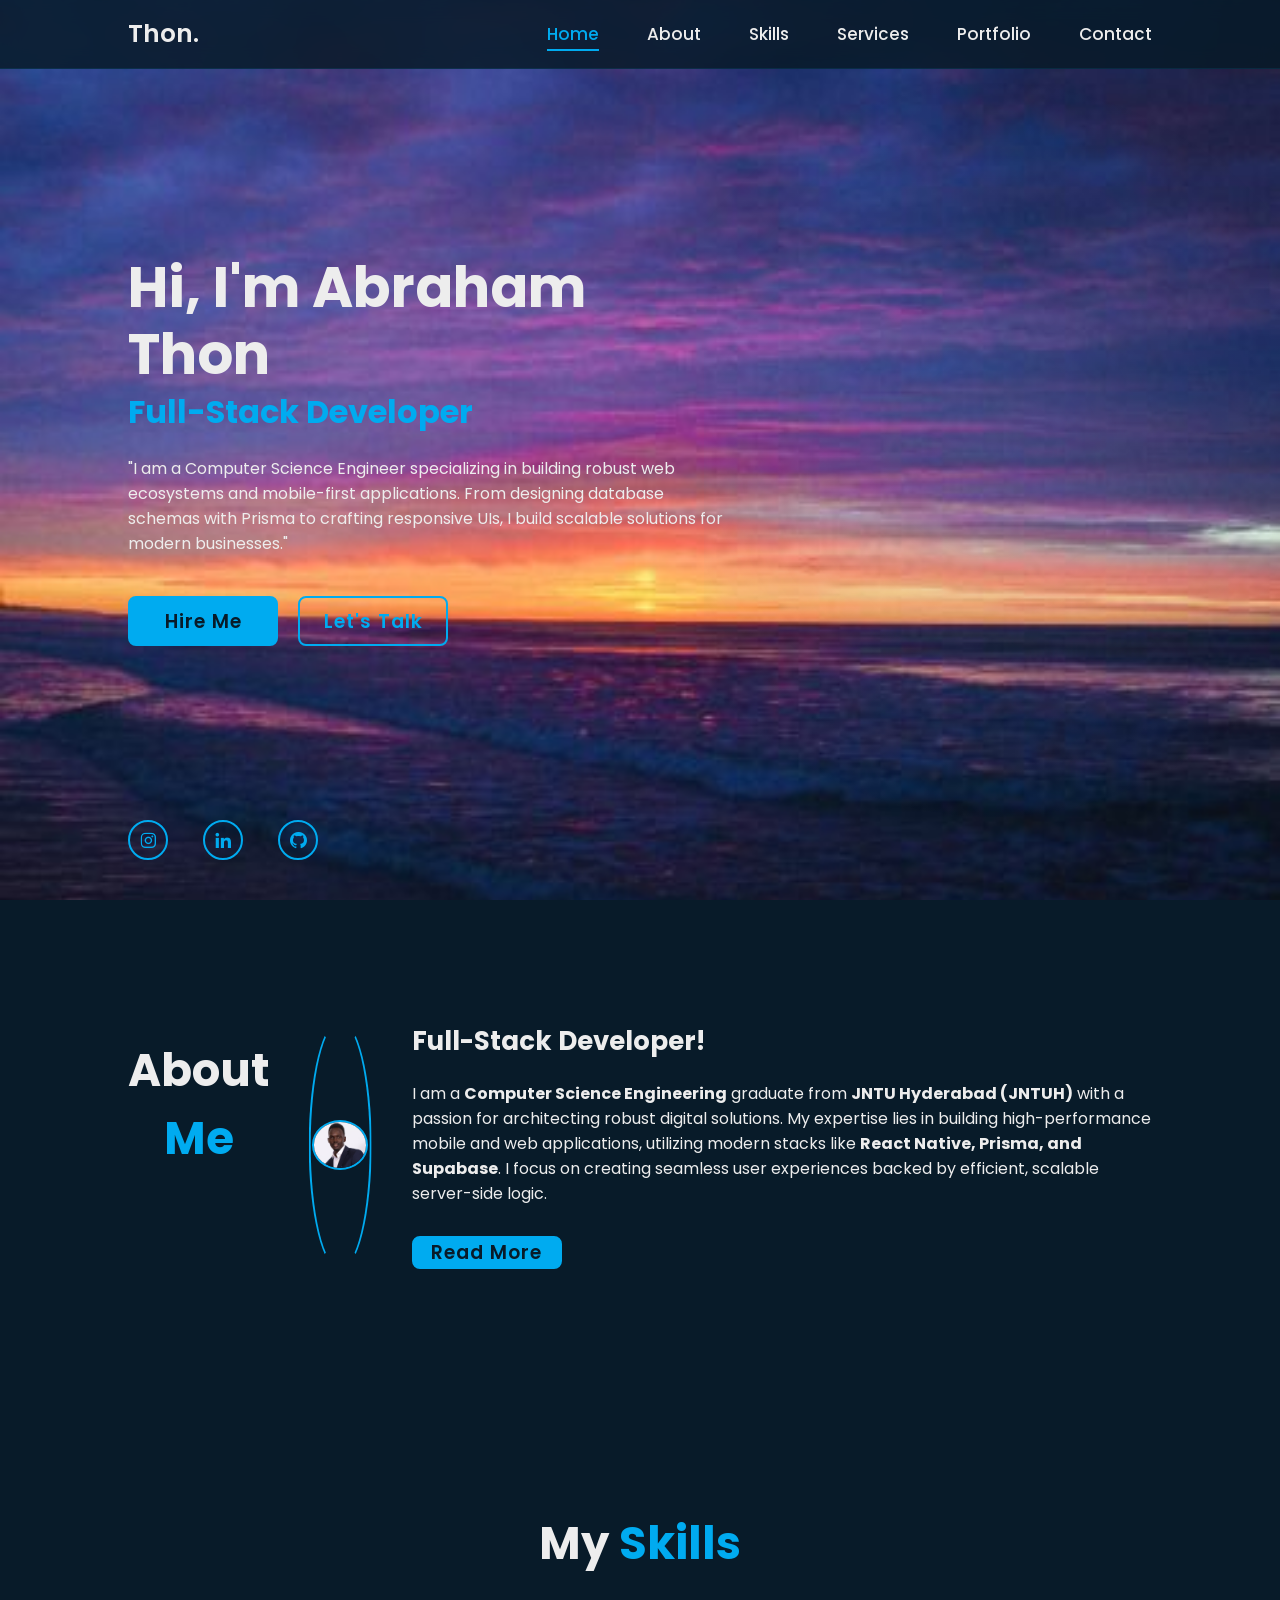
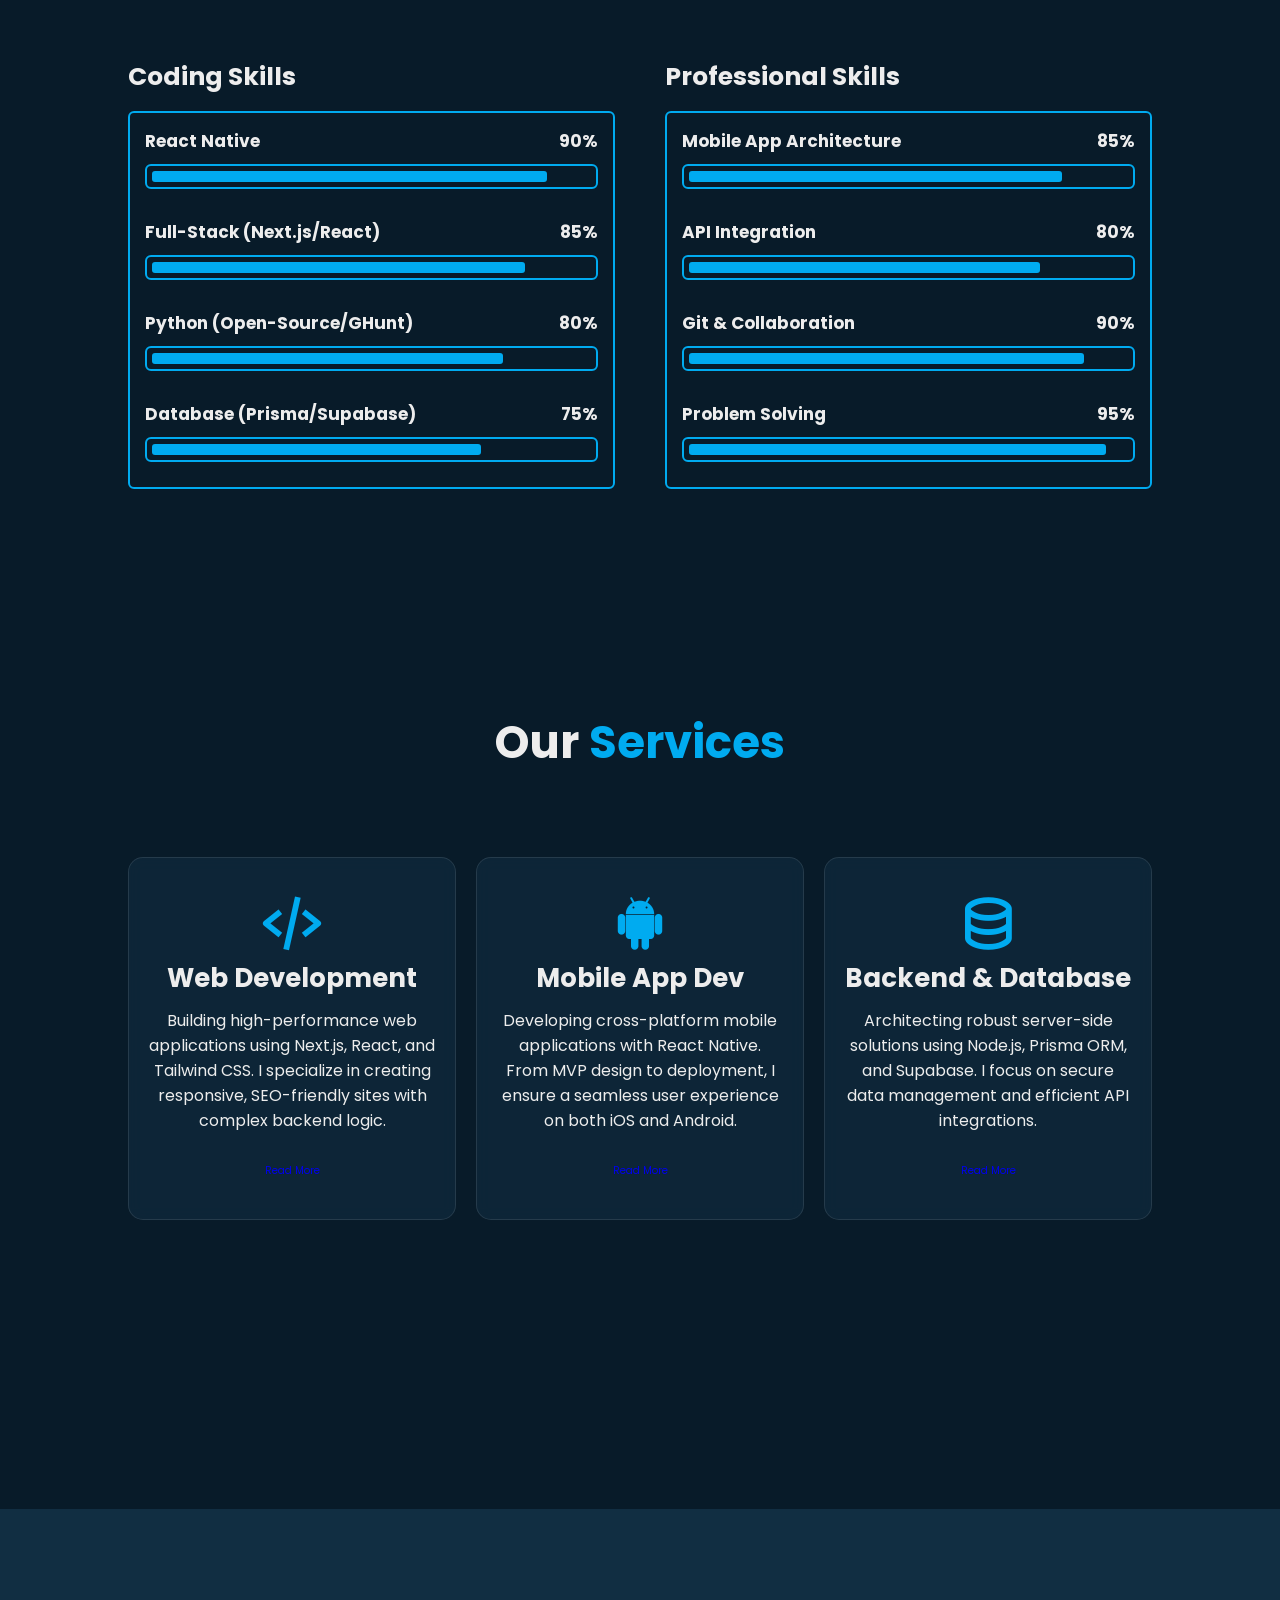
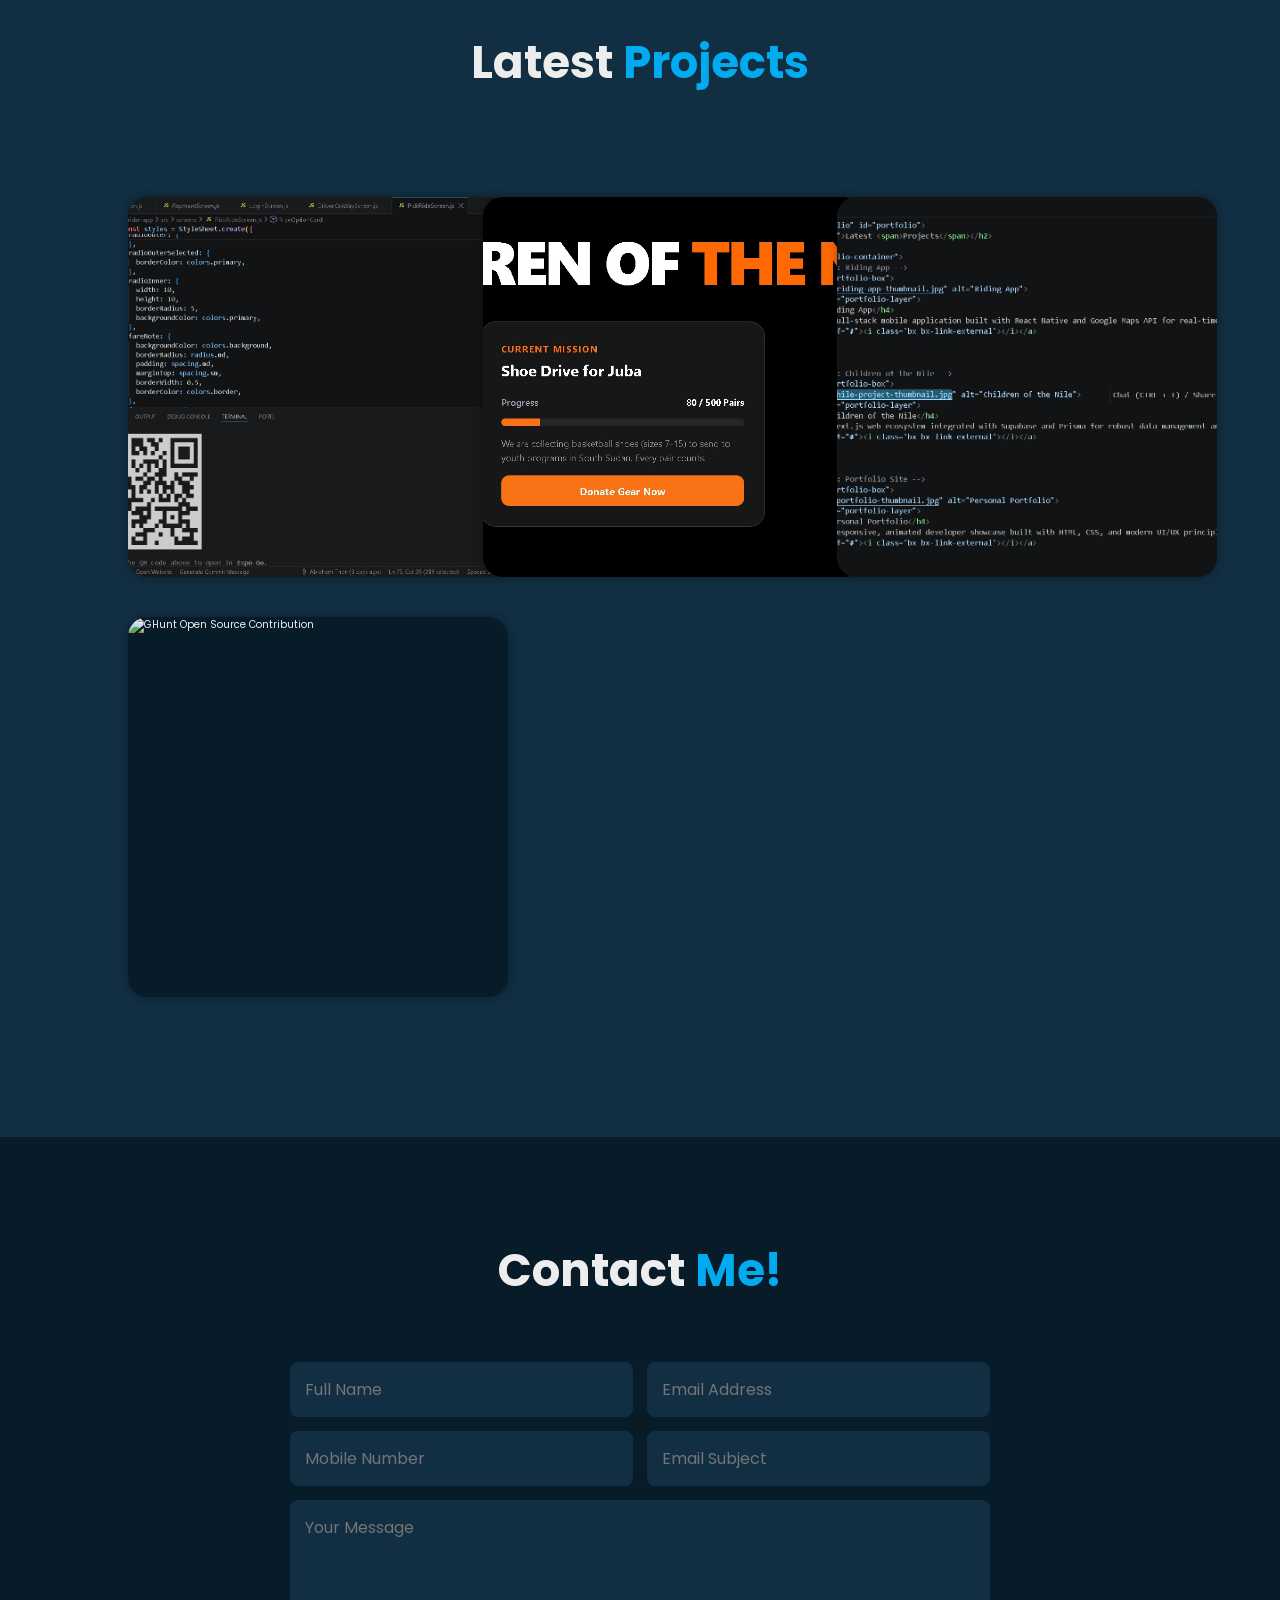
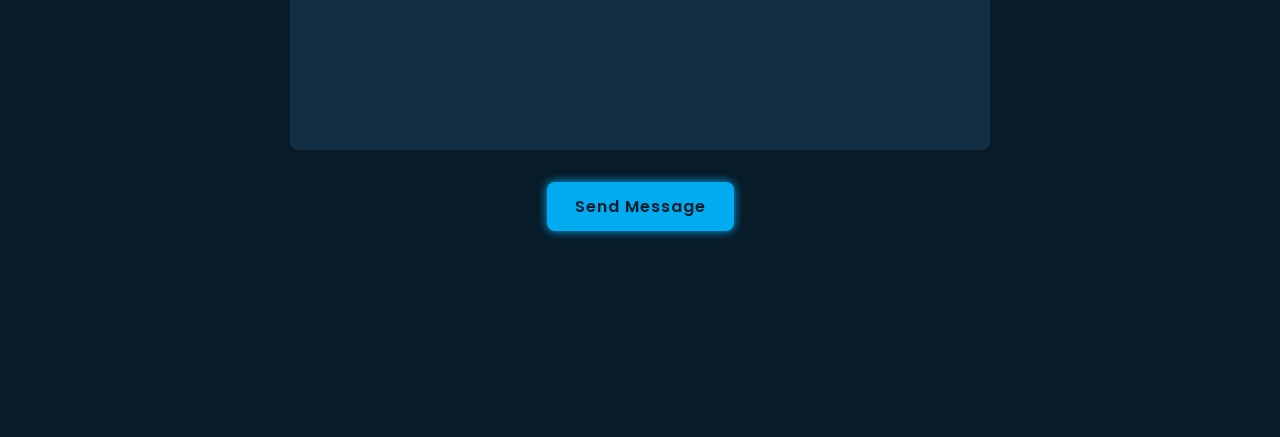
==== index.html @ f61090db "feat: complete scroll-spy tracker, custom scrollbar, and contact form setup; staging hire-me modal" ====
<!DOCTYPE html>
<html lang="en">
<head>
<meta charset="UTF-8">
<meta name="viewport" content="width=device-width, initial-scale=1.0">
<title>portfolio website</title>
<link rel="stylesheet" href="port.css">
<link href='https://unpkg.com/boxicons@2.1.4/css/boxicons.min.css' rel='stylesheet'>
</head>
<body>
<header class="header">
  <a href="#home" class="logo">Thon.</a>
  <i class='bx bx-menu' id="menu-icon"></i>
  <nav class="navbar">
    <a href="#home" class="active">Home</a>
    <a href="#about">About</a>
    <a href="#skills">Skills</a>
    <a href="#services">Services</a>
    <a href="#portfolio">Portfolio</a>
    <a href="#contact">Contact</a>
  </nav>
</header>

<section id="home" class="home">
  <div class="home-content">
    <h1>Hi, I'm Abraham Thon</h1>
    <h3>Full-Stack Developer</h3>
    <p>
      "I am a Computer Science Engineer specializing in building robust web ecosystems
      and mobile-first applications. From designing database schemas with Prisma to
      crafting responsive UIs, I build scalable solutions for modern businesses."
    </p>
    <div class="btn-box">
      <a href="#" class="hire-trigger-btn">Hire Me</a>
      <a href="#contact">Let's Talk</a>
    </div>
    <div class="home-sci">
      <a href="#"><i class='bx bxl-instagram'></i></a>
      <!-- <a href="#"><i class='bx bxl-twitter'></i></a> -->
      <a href="#"><i class='bx bxl-linkedin'></i></a>
      <a href="#"><i class='bx bxl-github'></i></a>
      <!-- <a href="#"><i class='bx bxl-facebook'></i></a> -->
    </div>
  </div>
  <span class="home-imgHover"></span>
</section>

<section id="about" class="about">
  <h2 class="heading">About <span>Me</span></h2>
  <div class="about-img">
    <img src="thon.jpg" alt="Abraham Thon">
    <span class="circle-spin"></span>
  </div>
  <div class="about-content">
    <h3>Full-Stack Developer!</h3>
    <p>
      I am a <strong>Computer Science Engineering</strong> graduate from <strong>JNTU
      Hyderabad (JNTUH)</strong> with a passion for architecting robust digital solutions.
      My expertise lies in building high-performance mobile and web applications,
      utilizing modern stacks like <strong>React Native, Prisma, and Supabase</strong>.
      I focus on creating seamless user experiences backed by efficient, scalable
      server-side logic.
    </p>
    <div class="btn-box btns">
      <a href="#" class="btn">Read More</a>
    </div>
  </div>
</section>

<section id="skills" class="skills">
  <h2 class="heading">My <span>Skills</span></h2>
  <div class="skills-row">
    <!-- Technical Skills -->
    <div class="skills-column">
      <h3 class="title">Coding Skills</h3>
      <div class="skills-box">
        <div class="skills-content">
          <div class="progress">
            <h3>React Native <span>90%</span></h3>
            <div class="bar"><span></span></div>
          </div>
          <div class="progress">
            <h3>Full-Stack (Next.js/React) <span>85%</span></h3>
            <div class="bar"><span></span></div>
          </div>
          <div class="progress">
            <h3>Python (Open-Source/GHunt) <span>80%</span></h3>
            <div class="bar"><span></span></div>
          </div>
          <div class="progress">
            <h3>Database (Prisma/Supabase) <span>75%</span></h3>
            <div class="bar"><span></span></div>
          </div>
        </div>
      </div>
    </div>
    <!-- Professional Skills -->
    <div class="skills-column">
      <h3 class="title">Professional Skills</h3>
      <div class="skills-box">
        <div class="skills-content">
          <div class="progress">
            <h3>Mobile App Architecture <span>85%</span></h3>
            <div class="bar"><span></span></div>
          </div>
          <div class="progress">
            <h3>API Integration <span>80%</span></h3>
            <div class="bar"><span></span></div>
          </div>
          <div class="progress">
            <h3>Git &amp; Collaboration <span>90%</span></h3>
            <div class="bar"><span></span></div>
          </div>
          <div class="progress">
            <h3>Problem Solving <span>95%</span></h3>
            <div class="bar"><span></span></div>
          </div>
        </div>
      </div>
    </div>
  </div>
</section>

<section id="services" class="services">
  <h2 class="heading">Our <span>Services</span></h2>
  <div class="services-container">
    <div class="services-box">
      <i class='bx bx-code-alt'></i>
      <h3>Web Development</h3>
      <p>Building high-performance web applications using Next.js, React, and Tailwind
        CSS. I specialize in creating responsive, SEO-friendly sites with complex backend logic.</p>
      <a href="#" class="btn">Read More</a>
    </div>
    <div class="services-box">
      <i class='bx bxl-android'></i>
      <h3>Mobile App Dev</h3>
      <p>Developing cross-platform mobile applications with React Native. From MVP
        design to deployment, I ensure a seamless user experience on both iOS and Android.</p>
      <a href="#" class="btn">Read More</a>
    </div>
    <div class="services-box">
      <i class='bx bx-data'></i>
      <h3>Backend & Database</h3>
      <p>Architecting robust server-side solutions using Node.js, Prisma ORM, and
        Supabase. I focus on secure data management and efficient API integrations.</p>
      <a href="#" class="btn">Read More</a>
    </div>
  </div>
</section>

<section id="portfolio" class="portfolio">
  <h2 class="heading">Latest <span>Projects</span></h2>
  <div class="portfolio-container">
    <!-- Project 1: Riding App -->
    <div class="portfolio-box">
      <img src="riding-app-thumbnail.jpg" alt="Riding App">
      <div class="portfolio-layer">
        <h4>Riding App</h4>
        <p>A full-stack mobile application built with React Native and Google Maps API
          for real-time ride tracking.</p>
        <a href="#"><i class='bx bx-link-external'></i></a>
      </div>
    </div>
    <!-- Project 2: Children of the Nile -->
    <div class="portfolio-box">
      <img src="nile-project-thumbnail.jpg" alt="Children of the Nile">
      <div class="portfolio-layer">
        <h4>Children of the Nile</h4>
        <p>A Next.js web ecosystem integrated with Supabase and Prisma for robust
          data management and donor tracking.</p>
        <a href="#"><i class='bx bx-link-external'></i></a>
      </div>
    </div>
    <!-- Project 3: Portfolio Site -->
    <div class="portfolio-box">
      <img src="portfolio-thumbnail.jpg" alt="Personal Portfolio">
      <div class="portfolio-layer">
        <h4>Personal Portfolio</h4>
        <p>A responsive, animated developer showcase built with HTML, CSS, and
          modern UI/UX principles.</p>
        <a href="#"><i class='bx bx-link-external'></i></a>
      </div>
    </div>
    <!-- Project 4: GHunt -->
    <div class="portfolio-box">
      <img src="ghunt-contribution.jpg" alt="GHunt Open Source Contribution">
      <div class="portfolio-layer">
        <h4>GHunt (Open Source)</h4>
        <p>Fixed critical NameErrors in the JSON output module for this 15k+ star OSINT
          tool using Python.</p>
        <a href="https://github.com/mxrch/GHunt/pulls?q=is%3Apr+author%3Athon122" target="_blank">
          <i class='bx bx-link-external'></i>
        </a>
      </div>
    </div>
  </div>
</section>

<section id="contact" class="contact">
  <h2 class="heading">Contact <span>Me!</span></h2>
  <div data-fs-success style="display: none; background: #112e42; color: #00abf0; border:
    1px solid #00abf0; padding: 1.5rem; border-radius: .8rem; font-size: 1.6rem; margin-bottom:
    2rem; text-align: center; font-weight: 600;">
    Message sent successfully! Thanks for reaching out.
  </div>
  <div data-fs-error style="display: none; background: rgba(255, 0, 0, 0.1); color: #ff4a4a;
    border: 1px solid #ff4a4a; padding: 1.5rem; border-radius: .8rem; font-size: 1.6rem; margin-bottom: 2rem; text-align: center;">
    Oops! There was a problem submitting your form.
  </div>
  <form id="contact-form">
    <div class="input-box">
      <div style="width: 49%;">
        <input type="text" name="name" placeholder="Full Name" data-fs-field required>
        <span data-fs-error="name" style="color: #ff4a4a; font-size: 1.2rem; display: block; text-align: left;"></span>
      </div>
      <div style="width: 49%;">
        <input type="email" name="email" placeholder="Email Address" data-fs-field required>
        <span data-fs-error="email" style="color: #ff4a4a; font-size: 1.2rem; display: block; text-align: left;"></span>
      </div>
    </div>
    <div class="input-box">
      <div style="width: 49%;">
        <input type="number" name="number" placeholder="Mobile Number" data-fs-field>
        <span data-fs-error="number" style="color: #ff4a4a; font-size: 1.2rem; display: block; text-align: left;"></span>
      </div>
      <div style="width: 49%;">
        <input type="text" name="subject" placeholder="Email Subject" data-fs-field>
        <span data-fs-error="subject" style="color: #ff4a4a; font-size: 1.2rem; display: block; text-align: left;"></span>
      </div>
    </div>
    <textarea name="message" cols="30" rows="10" placeholder="Your Message" data-fs-field required></textarea>
    <span data-fs-error="message" style="color: #ff4a4a; font-size: 1.2rem; display: block; text-align: left; margin-top: -1rem; margin-bottom: 1rem;"></span>
    <button type="submit" class="btn" data-fs-submit-btn>Send Message</button>
  </form>
</section>

<script>
  window.formspree = window.formspree || function () { (formspree.q = formspree.q || []).push(arguments); };
  formspree('initForm', { formElement: '#contact-form', formId: 'mzdqggkl' });
</script>
<script src="https://unpkg.com/@formspree/ajax@1" defer></script>
<script src="script.js"></script>

<div id="hire-modal" class="modal-overlay">
  <div class="modal-content">
    <span class="modal-close">&times;</span>
    <h2 class="heading">Hire <span>Me!</span></h2>
    <p class="modal-subtext">Let's build something amazing together. Fill out the scope details below.</p>
    <form action="https://formspree.io/f/mzdqggkl" method="POST">
      <div class="input-box-modal">
        <input type="text" name="client_name" placeholder="Your Name or Company" required>
        <input type="email" name="client_email" placeholder="Your Email Address" required>
      </div>
      <div class="input-box-modal">
        <input type="text" name="project_budget" placeholder="Estimated Budget">
        <input type="text" name="project_timeline" placeholder="Expected Timeline">
      </div>
      <textarea name="project_details" cols="30" rows="6" placeholder="Briefly describe your project goals..." required></textarea>
      <button type="submit" class="btn">Submit Brief</button>
    </form>
  </div>
</div>
</body>
</html>
---- port.css ----
@import url('https://fonts.googleapis.com/css2?family=Poppins:ital,wght@0,100;0,200;0,300;0,400;0,500;0,600;0,700;0,800;0,900;1,100;1,200;1,300;1,400;1,500;1,600;1,700;1,800;1,900&display=swap');
/* --- UNIVERSAL CUSTOM SCROLLBAR --- */

/* 1. For Chrome 121+, Firefox, and Edge (Standard) */
* {
    scrollbar-width: thin;
    scrollbar-color: #00abf0 #081b29; /* [Thumb Color] [Track Color] */
}

/* 2. For Chrome (Older), Safari, and Opera (Webkit Fallback) */
::-webkit-scrollbar {
    width: 10px;
}

::-webkit-scrollbar-track {
    background: #081b29;
}

::-webkit-scrollbar-thumb {
    background: #00abf0;
    border-radius: 5px;
    border: 2px solid #081b29; /* Padding effect around the thumb */
}

::-webkit-scrollbar-thumb:hover {
    background: #0081b5;
}

html {
    font-size: 62.5%;
    overflow-x: hidden;
    scroll-behavior: smooth;
}

* {
    margin: 0;
    padding: 0;
    box-sizing: border-box;
    font-family: 'poppins', 'sans-serif';
    outline: none;
    border: none;
    text-decoration: none;
}

html,
body {
    width: 100%;
    margin: 0;
    padding: 0;
    overflow-x: hidden;
    /* This kills the horizontal scroll */
    box-sizing: border-box;
}

body {
    background: #081b29;
    color: #ededed;
}

.header {
    position: fixed;
    top: 0;
    left: 0;
    width: 100%;
    padding: 1.5rem 10%;
    background: rgba(8, 27, 41, 0.85);
    display: flex;
    justify-content: space-between;
    align-items: center;
    z-index: 1000;
    backdrop-filter: blur(10px);
    border-bottom: 1px solid rgba(0, 171, 240, 0.1);
}

.logo {
    position: relative;
    font-size: 25px;
    color: #ededed;
    text-decoration: none;
    font-weight: 600;

}

.logo::before {
    content: '';
    position: absolute;
    top: 0;
    right: 0;
    width: 100%;
    height: 100%;
    background: #081b29;
    animation: showRight 1s ease forwards;
    animation-delay: .4s;

}

.navbar a {
    font-size: 1.7rem;
    color: #ededed;
    text-decoration: none;
    font-weight: 500;
    margin-left: 4.5rem;
    transition: .3s;
    position: relative;
    transition: color 0.3s ease;
}

.navbar a:hover,
.navbar a.active {
    color: #00abf0;
}

.home {
    background: url('nature_.jpg') no-repeat center center fixed;
    background-size: cover;
    display: flex;
    align-items: center;
    height: 100vh;
    padding: 0 10%;

}

.home-content {
    max-width: 600px;
}

.home-content h1 {
    font-size: 56px;
    font-weight: 700;
    line-height: 1.2;
}

.home-content h3 {
    font-size: 32px;
    font-weight: 700;
    color: #00abf0;
}

.home-content p {
    font-size: 16px;
    margin: 20px 0 40px;
}

.home-content .btn-box {
    display: flex;
    gap: 20px;
    max-width: 100%;
    height: 50px;
}

@media (max-width: 450px) {
    .home-content .btn-box {
        flex-direction: column;
        /* Stack buttons on very small screens */
        height: auto;
    }

    .btn-box a {
        width: 100%;
        /* Full width buttons on mobile */
    }
}

.btn-box a {
    position: relative;
    justify-content: center;
    align-items: center;
    display: inline-flex;
    width: 150px;
    height: 100%;
    background: #00abf0;
    border: 2px solid #00abf0;
    border-radius: 8px;
    font-size: 19px;
    color: #081b29;
    text-decoration: none;
    font-weight: 600;
    letter-spacing: 1px;
    z-index: 1;
    overflow: hidden;
    transition: .5s;
}

.btn-box a:hover {
    color: #00abf0;
}

.btn-box a:nth-child(2) {
    background: transparent;
    color: #00abf0;
}

.btn-box a:nth-child(2):hover {
    color: #081b29;
}

.btn-box a:nth-child(2)::before {
    background: #00abf0;
}

.btn-box a::before {
    content: '';
    position: absolute;
    top: 0;
    left: 0;
    width: 0;
    height: 100%;
    background: #081b29;
    z-index: -1;
    transition: .5s;

}

.btn-box a:hover::before {
    width: 100%;
}

.home-sci {
    position: absolute;
    bottom: 40px;
    width: 190px;
    display: flex;
    justify-content: space-between;
}

.home-sci a {
    position: relative;
    display: inline-flex;
    justify-content: center;
    align-items: center;
    width: 40px;
    height: 40px;
    background: transparent;
    border: 2px solid #00abf0;
    border-radius: 50px;
    font-size: 20px;
    color: #00abf0;
    text-decoration: none;
    z-index: 1;
    overflow: hidden;
    transition: .5s;
}

.home-sci a:hover {
    color: #081b29;
}

.home-sci a::before {
    content: '';
    position: absolute;
    top: 0;
    left: 0;
    width: 0%;
    height: 100%;
    background: #00abf0;
    z-index: -1;
    transition: .5s;
}

.home-sci a:hover::before {
    width: 100%;
}

.home-imgHover {
    position: absolute;
    top: 0;
    right: 0;
    width: 45%;
    /* Slightly smaller for better balance */
    height: 100%;
    background: transparent;
    transition: 3s;
    /* Optional: Add a subtle glow or background image here */
    background: radial-gradient(circle at center, rgba(0, 171, 240, 0.1) 0%, transparent 70%);
    pointer-events: none;
    /* Allows you to click things 'under' the glow */
}

/* Create a glowing border effect on hover */
.home:hover .home-imgHover {
    background: radial-gradient(circle at center, rgba(0, 171, 240, 0.2) 0%, transparent 80%);
}

/* KEYFRAMES ANIMATION */
@keyframes showRight {
    100% {
        width: 0;
    }
}

.home-content h1,
.home-content h3,
.home-content p,
.home-content .btn-box {
    opacity: 0;
    animation: fadeInUp 0.8s ease forwards;
}

@keyframes slideRight {
    0% {
        transform: translateX(-100px);
        opacity: 0;
    }

    100% {
        transform: translateX(0);
        opacity: 1;
    }
}

.home-content h1 {
    animation: slideRight 1s ease forwards;
}

.home-content h1 {
    animation-delay: 0.5s;
}

.home-content h3 {
    animation-delay: 0.7s;
}

.home-content p {
    animation-delay: 0.9s;
}

.home-content .btn-box {
    animation-delay: 1.1s;
}

@keyframes fadeInUp {
    from {
        opacity: 0;
        transform: translateY(20px);
    }

    to {
        opacity: 1;
        transform: translateY(0);
    }
}

.services {
    min-height: 100vh;
    padding: 10rem 10% 2rem;
    background: #081b29;
    /* Keeping your dark theme */
}

.heading {
    font-size: 4.5rem;
    text-align: center;
    margin-bottom: 8rem;
}

.heading span {
    color: #00abf0;
    /* Using your accent color[cite: 3] */
}

.services-container {
    display: flex;
    justify-content: center;
    align-items: center;
    flex-wrap: wrap;
    gap: 2rem;
}

.services-box {
    flex: 1 1 30rem;
    background: rgba(17, 46, 66, 0.6);
    /* Slightly transparent */
    padding: 3rem 2rem 4rem;
    border-radius: 15px;
    text-align: center;
    border: 1px solid rgba(255, 255, 255, 0.1);
    /* Subtle border */
    transition: 0.3s ease;
    backdrop-filter: blur(8px);
    /* The "frosted glass" look */
}

.services-box:hover {
    border-color: #00abf0;
    transform: translateY(-5px);
    box-shadow: 0 10px 20px rgba(0, 0, 0, 0.3);
}

.services-box i {
    font-size: 7rem;
    color: #00abf0;
}

.services-box h3 {
    font-size: 2.6rem;
}

.services-box p {
    font-size: 1.6rem;
    margin: 1rem 0 3rem;
}

.portfolio {
    background: #112e42; 
    padding: 12rem 10% 12rem;
}

.portfolio h2.heading {
    margin-bottom: 8rem; /* Creates more space between the title and the cards */
}

.portfolio-container {
    display: grid;
    grid-template-columns: repeat(auto-fit, minmax(300px, 1fr));
    align-items: stretch;
    gap: 4rem;
    padding-top: 2rem;
    padding-bottom: 2rem;
}

.portfolio-box {
    position: relative;
    aspect-ratio: 1 / 1;
    border-radius: 2rem;
    box-shadow: 0 1rem 3rem rgba(0, 0, 0, 0.2);
    overflow: hidden;
    display: flex;
    height: 380px;
    background: #081b29;
    box-shadow: 0 0 1rem rgba(0, 0, 0, 0.3);
    /* border: 2px solid rgba(0, 171, 240, 0.1); */
}

.portfolio-box img {
    width: 100%;
    transition: .5s ease;
    height: 100%;
    object-fit: cover;
}

.portfolio-box:hover img {
    transform: translateY(-5px);
    border-color: #00abf0;
    box-shadow: 0 10px 20px rgba(0, 0, 0, 0.3);
}

.portfolio-layer {
    position: absolute;
    bottom: 0;
    left: 0;
    width: 100%;
    height: 100%;
    background: linear-gradient(rgba(0, 0, 0, .1), #00abf0);
    display: flex;
    justify-content: center;
    align-items: center;
    flex-direction: column;
    text-align: center;
    padding: 0 4rem;
    transform: translateY(100%);
    transition: .5s ease;
}

.portfolio-box:hover .portfolio-layer {
    transform: translateY(0);
}

.portfolio-layer h4 {
    font-size: 2rem;
    color: #081b29;
}

.portfolio-layer p {
    font-size: 1.4rem;
    margin: .3rem 0 1rem;
    color: #081b29;
    font-weight: 500;
}

.portfolio-layer a {
    display: inline-flex;
    justify-content: center;
    align-items: center;
    width: 5rem;
    height: 5rem;
    background: #ededed;
    border-radius: 50%;
}

.portfolio-layer a i {
    font-size: 2rem;
    color: #081b29;
}

.contact {
    min-height: 100vh;
    padding: 10rem 10% 2rem;
    background: #081b29;
    /* Matches your main background */
}

.contact h2 {
    margin-bottom: 5rem;
}

.contact form {
    max-width: 70rem;
    margin: 0 auto;
    text-align: center;
}

.contact form .input-box {
    display: flex;
    justify-content: space-between;
    flex-wrap: wrap;
    gap: 0px;
}

.contact form .input-box div input {
    width: 100%;
    padding: 1.5rem;
    font-size: 1.6rem;
    color: #ededed;
    background: #112e42;
    border-radius: .8rem;
    margin: .7rem 0;
}
.contact form textarea {
    width: 100%;
    padding: 1.5rem;
    font-size: 1.6rem;
    color: #ededed;
    background: #112e42;
    border-radius: .8rem;
    margin: .7rem 0;
    resize: none;
}

/* Specific sizing for side-by-side inputs on desktop */
.contact form .input-box input {
    width: 49%;
    /* Keeps two inputs side-by-side on desktop */
}

.contact form textarea {
    resize: none;
    height: 25rem;
}

.contact form .btn {
    display: inline-block;
    padding: 1.2rem 2.8rem;
    background: #00abf0;
    /* Your signature blue */
    border-radius: .8rem;
    /* Matches the square-ish rounded corners of 'Hire Me' */
    box-shadow: 0 0 1rem #00abf0;
    font-size: 1.6rem;
    color: #081b29;
    letter-spacing: .1rem;
    font-weight: 600;
    transition: .5s ease;
    cursor: pointer;
    border: none;
    /* Removes default button border */
    margin-top: 2rem;
}

.contact form .btn:hover {
    box-shadow: none;
    /* Or keep a glow if 'Hire Me' has one */
    background: transparent;
    color: #00abf0;
    border: 2px solid #00abf0;
}

/* Mobile Responsiveness for Form */
@media (max-width: 600px) {
    .contact form .input-box div {
        width: 100% !important;
    }
}

section {
    padding: 12rem 10% 12rem;
    /* Increased top/bottom padding for "breathability" */
}

@media (max-width: 768px) {
    section {
        padding: 5rem 5% 5rem;
        /* Less side padding on mobile */
    }

    .heading {
        font-size: 3.5rem;
        /* Shrink headers so they don't break lines */
    }

    .navbar {
        display: none;
        /* We will need a hamburger menu later */
    }
}

.about {
    display: flex;
    justify-content: center;
    align-items: center;
    gap: 4rem;
    background: #081b29;
    /* Matches your theme */
}

.about-img {
    position: relative;
    width: 25rem;
    height: 25rem;
    border-radius: 50%;
    display: flex;
    justify-content: center;
    align-items: center;
}

.about-img img {
    width: 90%;
    border-radius: 50%;
    border: .2rem solid #00abf0;
}

.about-content {
    text-align: left;
}

.about-content h2 {
    text-align: left;
    line-height: 1.2;
}

.about-content h3 {
    font-size: 2.6rem;
}

.about-content p {
    font-size: 1.6rem;
    margin: 2rem 0 3rem;
}

/* Mobile Responsiveness */
@media (max-width: 768px) {
    .about {
        flex-direction: column;
        /* Stacks image on top of text for mobile */
        padding-bottom: 5rem;
    }
}

.about-img .circle-spin {
    position: absolute;
    top: 50%;
    left: 50%;
    transform: translate(-50%, -50%) rotate(0);
    width: 100%;
    height: 100%;
    border-radius: 50%;
    border-top: .2rem solid transparent;
    border-bottom: .2rem solid transparent;
    border-left: .2rem solid #00abf0;
    border-right: .2rem solid #00abf0;
    animation: aboutSpin 8s linear infinite;
}

@keyframes aboutSpin {
    100% {
        transform: translate(-50%, -50%) rotate(360deg);
    }
}

.skills {
    background: #081b29;
}

.skills-row {
    display: flex;
    flex-wrap: wrap;
    gap: 5rem;
}

.skills-column {
    flex: 1 1 40rem;
}

.skills-column .title {
    font-size: 2.5rem;
    margin: 0 0 1.5rem;
}

.skills-box .skills-content {
    position: relative;
    border: .2rem solid #00abf0;
    border-radius: .6rem;
    padding: .5rem 1.5rem;
}

.skills-content .progress {
    padding: 1rem 0;
}

.skills-content .progress h3 {
    font-size: 1.7rem;
    display: flex;
    justify-content: space-between;
}

.skills-content .progress .bar {
    height: 2.5rem;
    border-radius: .6rem;
    border: .2rem solid #00abf0;
    padding: .5rem;
    margin: 1rem 0;
}

.skills-content .progress .bar span {
    display: block;
    height: 100%;
    border-radius: .3rem;
    background: #00abf0;
}

/* Specific bar widths */
.skills-column:nth-child(1) .progress:nth-child(1) .bar span {
    width: 90%;
}

.skills-column:nth-child(1) .progress:nth-child(2) .bar span {
    width: 85%;
}

.skills-column:nth-child(1) .progress:nth-child(3) .bar span {
    width: 80%;
}

.skills-column:nth-child(1) .progress:nth-child(4) .bar span {
    width: 75%;
}

.skills-column:nth-child(2) .progress:nth-child(1) .bar span {
    width: 85%;
}

.skills-column:nth-child(2) .progress:nth-child(2) .bar span {
    width: 80%;
}

.skills-column:nth-child(2) .progress:nth-child(3) .bar span {
    width: 90%;
}

.skills-column:nth-child(2) .progress:nth-child(4) .bar span {
    width: 95%;
}

/* Mobile Icon Styling */
#menu-icon {
    font-size: 3.6rem;
    color: #fff;
    cursor: pointer;
    display: none;
    z-index: 1001
    /* Hidden on desktop */
}

@media (max-width: 768px) {
    #menu-icon {
        display: block;
    }

    .navbar {
        position: absolute;
        top: 100%;
        left: 0;
        width: 100%;
        padding: 1rem 4%;
        background: #081b29;
        border-top: .1rem solid rgba(255, 255, 255, .1);
        display: none;
    }
    .navbar.active {
        display: block;
    }

    .navbar a {
        display: block;
        font-size: 2rem;
        margin: 3rem 0;
        color: #fff;
        text-align: center;
    }
}
.navbar a::after {
    content: '';
    position: absolute;
    bottom: -5px;
    left: 0;
    width: 0;
    height: 2px;
    background: #00abf0;
    transition: width 0.3s ease;
}

.navbar a.active::after {
    width: 100%;
}
/* --- Modal Overlay Layout --- */
.modal-overlay {
    position: fixed;
    top: 0;
    left: 0;
    width: 100%;
    height: 100%;
    background: rgba(8, 27, 41, 0.7); /* Dark semi-transparent filter */
    backdrop-filter: blur(8px); /* Blurs the portfolio underneath */
    z-index: 2000; /* Higher than your fixed header navbar */
    display: flex;
    justify-content: center;
    align-items: center;
    opacity: 0;
    pointer-events: none;
    transition: opacity 0.4s ease;
}

/* Toggle Class handled by JavaScript */
.modal-overlay.open {
    opacity: 1;
    pointer-events: auto;
}

/* Modal Content Card Box */
.modal-content {
    background: #112e42;
    padding: 4rem;
    border-radius: 2rem;
    width: 90%;
    max-width: 60rem;
    border: 2px solid #00abf0;
    box-shadow: 0 0 3rem rgba(0, 171, 240, 0.3);
    position: relative;
    transform: translateY(-50px);
    transition: transform 0.4s ease;
}

.modal-overlay.open .modal-content {
    transform: translateY(0);
}

/* Close Window 'X' Button */
.modal-close {
    position: absolute;
    top: 2rem;
    right: 2.5rem;
    font-size: 3.5rem;
    color: #ededed;
    cursor: pointer;
    transition: color 0.3s;
}

.modal-close:hover {
    color: #ff4a4a; /* Turns red on hover warning */
}

.modal-subtext {
    font-size: 1.4rem;
    color: #ededed;
    text-align: center;
    margin: -1.5rem 0 3rem 0;
}

/* Input boxes modified specifically for modal spacing */
.input-box-modal {
    display: flex;
    justify-content: space-between;
    gap: 1.5rem;
    margin-bottom: 1.5rem;
}

.input-box-modal input, .modal-content textarea {
    width: 100%;
    padding: 1.5rem;
    font-size: 1.5rem;
    color: #ededed;
    background: #081b29;
    border-radius: .8rem;
    border: 1px solid rgba(255,255,255,0.1);
}

.modal-content textarea {
    resize: none;
    margin-bottom: 2rem;
}
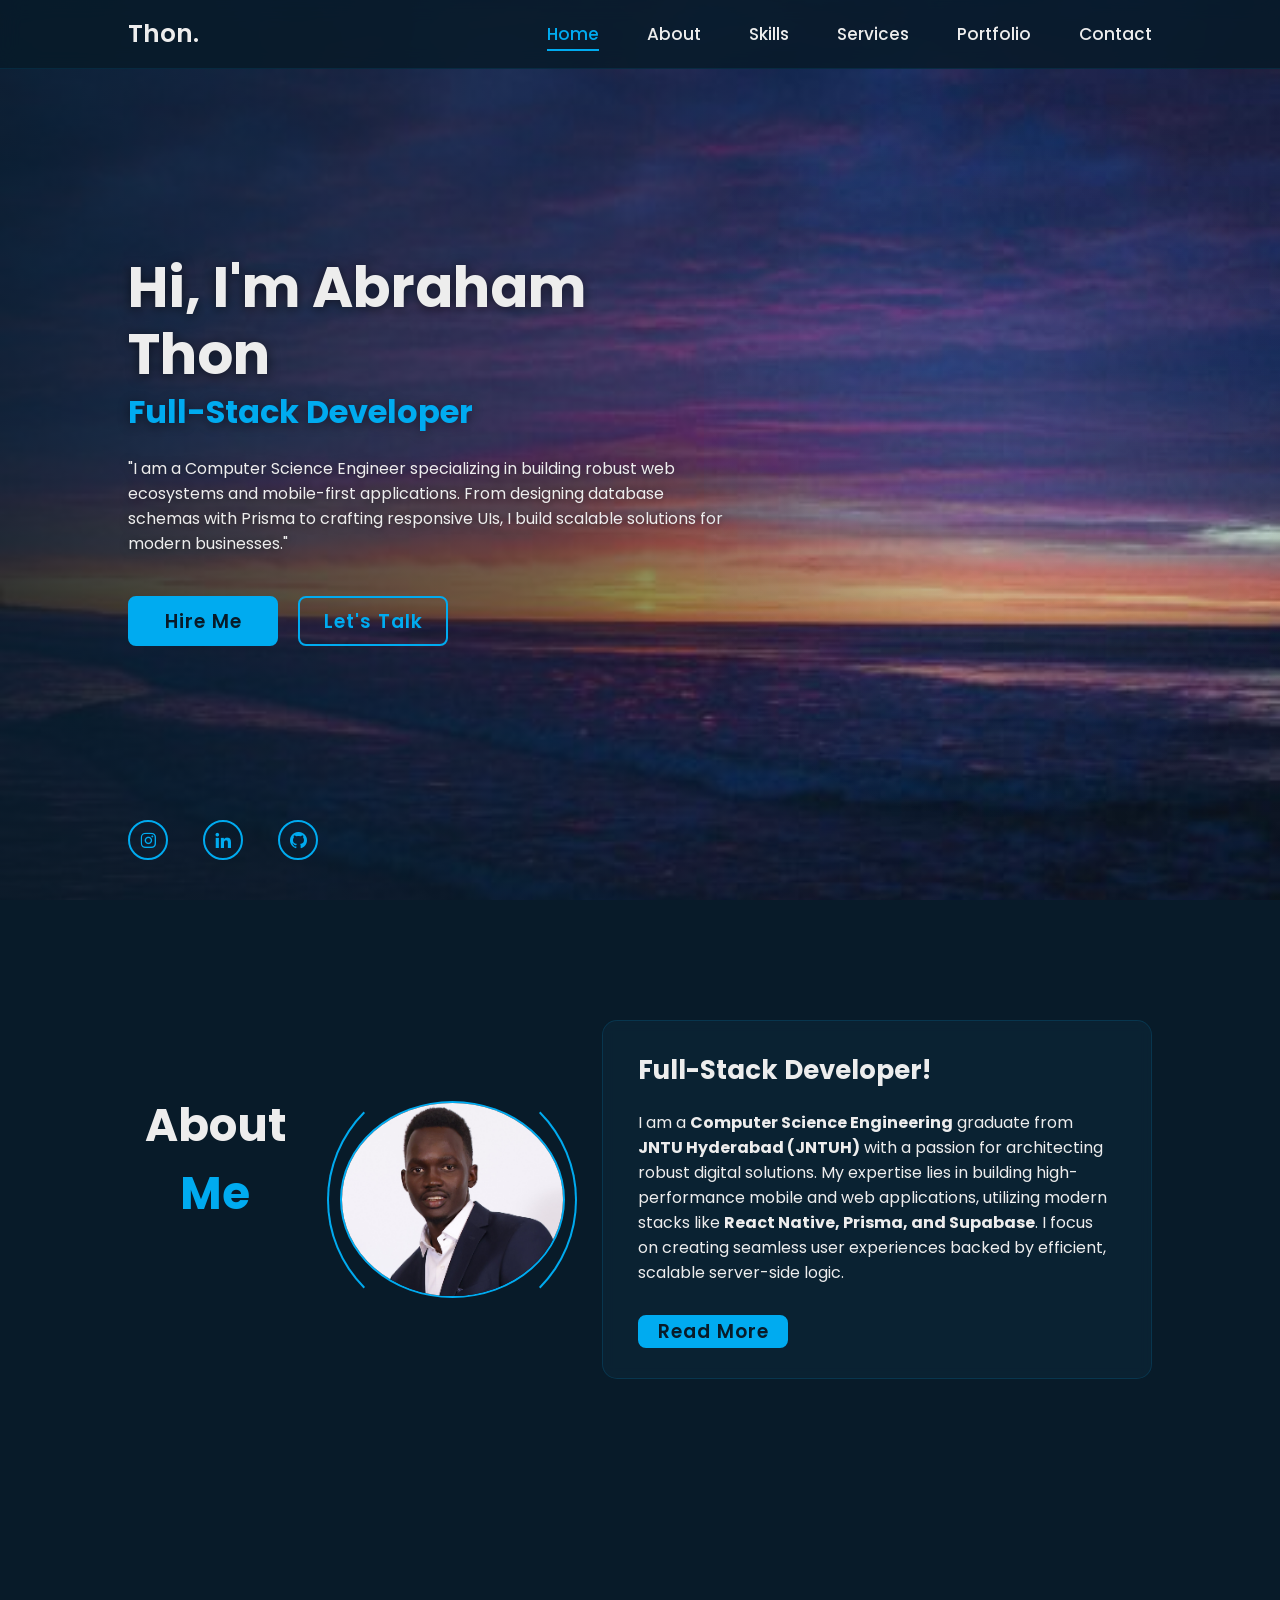
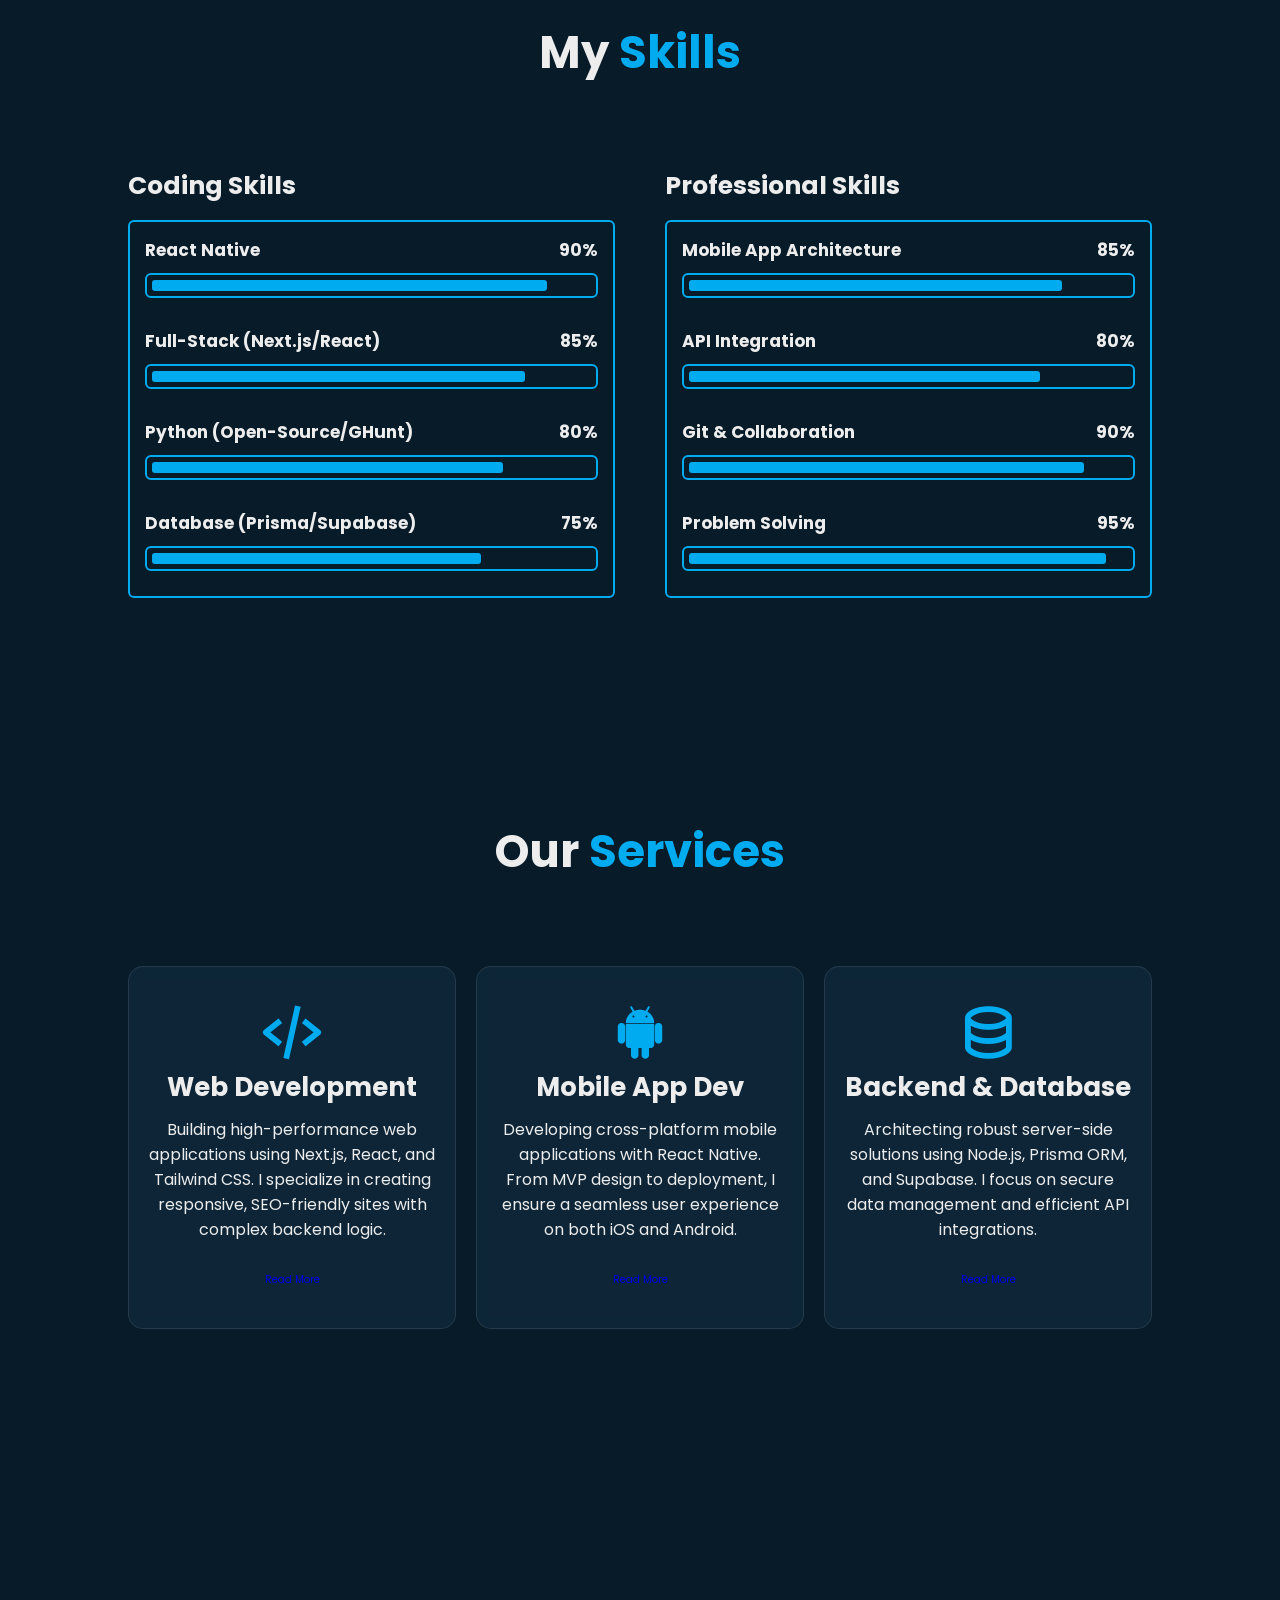
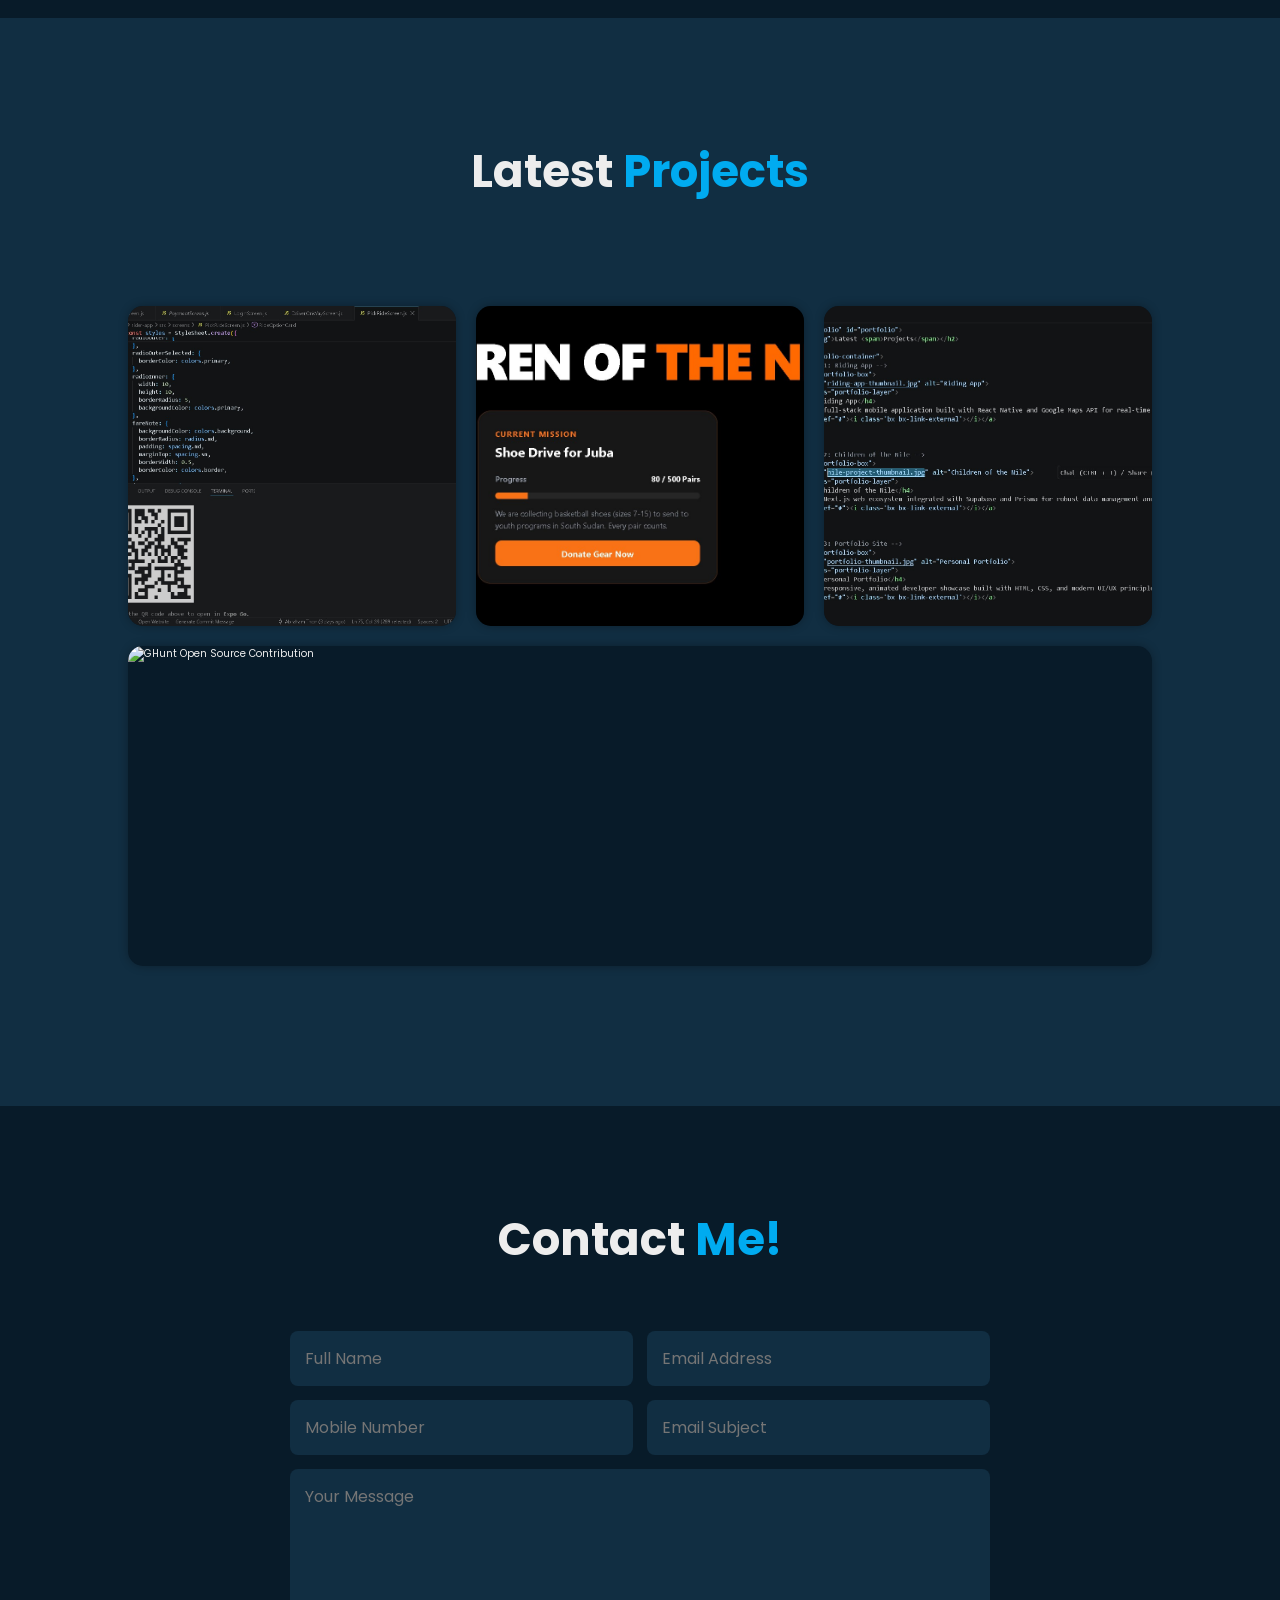
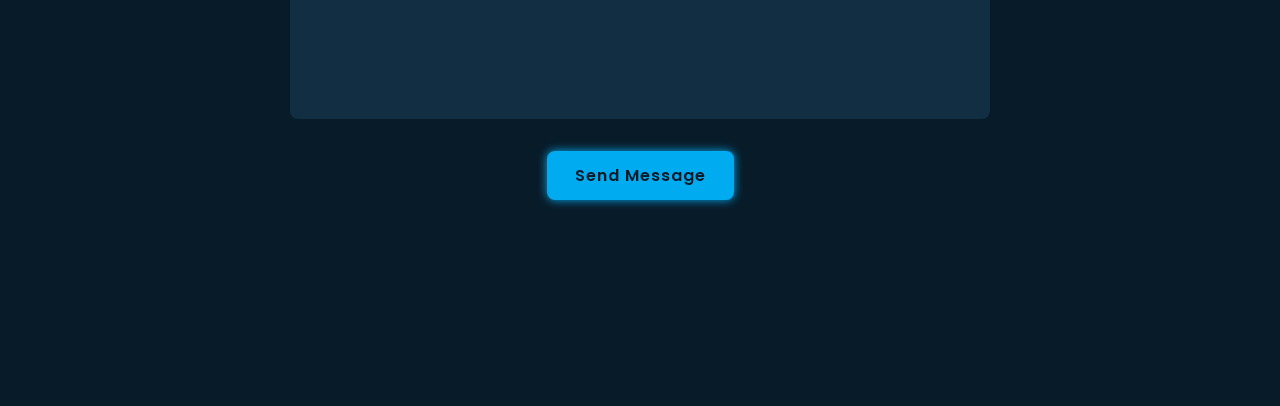
==== commit f3dd5d14: "feat: complete scroll-spy tracker, custom scrollbar, and contact form setup; staging hire-me modal" ====
--- a/index.html
+++ b/index.html
@@ -31,7 +31,7 @@
       crafting responsive UIs, I build scalable solutions for modern businesses."
     </p>
     <div class="btn-box">
-      <a href="#" class="hire-trigger-btn">Hire Me</a>
+      <a href="#contact" class="hire-trigger-btn">Hire Me</a>
       <a href="#contact">Let's Talk</a>
     </div>
     <div class="home-sci">
--- a/port.css
+++ b/port.css
@@ -1,899 +1,717 @@
 @import url('https://fonts.googleapis.com/css2?family=Poppins:ital,wght@0,100;0,200;0,300;0,400;0,500;0,600;0,700;0,800;0,900;1,100;1,200;1,300;1,400;1,500;1,600;1,700;1,800;1,900&display=swap');
+
 /* --- UNIVERSAL CUSTOM SCROLLBAR --- */
-
-/* 1. For Chrome 121+, Firefox, and Edge (Standard) */
 * {
-    scrollbar-width: thin;
-    scrollbar-color: #00abf0 #081b29; /* [Thumb Color] [Track Color] */
-}
-
-/* 2. For Chrome (Older), Safari, and Opera (Webkit Fallback) */
-::-webkit-scrollbar {
-    width: 10px;
-}
-
-::-webkit-scrollbar-track {
-    background: #081b29;
-}
-
+  scrollbar-width: thin;
+  scrollbar-color: #00abf0 #081b29; /* [Thumb Color] [Track Color] */
+}
+::-webkit-scrollbar { width: 10px; }
+::-webkit-scrollbar-track { background: #081b29; }
 ::-webkit-scrollbar-thumb {
-    background: #00abf0;
-    border-radius: 5px;
-    border: 2px solid #081b29; /* Padding effect around the thumb */
-}
-
-::-webkit-scrollbar-thumb:hover {
-    background: #0081b5;
-}
-
+  background: #00abf0;
+  border-radius: 5px;
+  border: 2px solid #081b29;
+}
+::-webkit-scrollbar-thumb:hover { background: #0081b5; }
+
+/* ============================================
+   POINT 1: NAVIGATION SMOOTHNESS
+   scroll-behavior handles the CSS side; the JS
+   file adds a header-offset-aware smooth scroll
+   so sections don't land hidden under the fixed
+   header (see script.js).
+   ============================================ */
 html {
-    font-size: 62.5%;
-    overflow-x: hidden;
-    scroll-behavior: smooth;
+  font-size: 62.5%;
+  overflow-x: hidden;
+  scroll-behavior: smooth;
 }
 
 * {
-    margin: 0;
-    padding: 0;
-    box-sizing: border-box;
-    font-family: 'poppins', 'sans-serif';
-    outline: none;
-    border: none;
-    text-decoration: none;
-}
-
-html,
+  margin: 0;
+  padding: 0;
+  box-sizing: border-box;
+  font-family: 'poppins', 'sans-serif';
+  outline: none;
+  border: none;
+  text-decoration: none;
+}
+
+html, body {
+  width: 100%;
+  margin: 0;
+  padding: 0;
+  overflow-x: hidden;
+  box-sizing: border-box;
+}
 body {
-    width: 100%;
-    margin: 0;
-    padding: 0;
-    overflow-x: hidden;
-    /* This kills the horizontal scroll */
-    box-sizing: border-box;
-}
-
-body {
-    background: #081b29;
-    color: #ededed;
+  background: #081b29;
+  color: #ededed;
 }
 
 .header {
-    position: fixed;
-    top: 0;
-    left: 0;
-    width: 100%;
-    padding: 1.5rem 10%;
-    background: rgba(8, 27, 41, 0.85);
-    display: flex;
-    justify-content: space-between;
-    align-items: center;
-    z-index: 1000;
-    backdrop-filter: blur(10px);
-    border-bottom: 1px solid rgba(0, 171, 240, 0.1);
-}
-
+  position: fixed;
+  top: 0;
+  left: 0;
+  width: 100%;
+  padding: 1.5rem 10%;
+  background: rgba(8, 27, 41, 0.85);
+  display: flex;
+  justify-content: space-between;
+  align-items: center;
+  z-index: 1000;
+  backdrop-filter: blur(10px);
+  border-bottom: 1px solid rgba(0, 171, 240, 0.1);
+}
 .logo {
-    position: relative;
-    font-size: 25px;
-    color: #ededed;
-    text-decoration: none;
-    font-weight: 600;
-
-}
-
+  position: relative;
+  font-size: 25px;
+  color: #ededed;
+  text-decoration: none;
+  font-weight: 600;
+}
 .logo::before {
-    content: '';
-    position: absolute;
-    top: 0;
-    right: 0;
-    width: 100%;
-    height: 100%;
-    background: #081b29;
-    animation: showRight 1s ease forwards;
-    animation-delay: .4s;
-
-}
-
+  content: '';
+  position: absolute;
+  top: 0;
+  right: 0;
+  width: 100%;
+  height: 100%;
+  background: #081b29;
+  animation: showRight 1s ease forwards;
+  animation-delay: .4s;
+}
 .navbar a {
-    font-size: 1.7rem;
-    color: #ededed;
-    text-decoration: none;
-    font-weight: 500;
-    margin-left: 4.5rem;
-    transition: .3s;
-    position: relative;
-    transition: color 0.3s ease;
-}
-
+  font-size: 1.7rem;
+  color: #ededed;
+  text-decoration: none;
+  font-weight: 500;
+  margin-left: 4.5rem;
+  transition: .3s;
+  position: relative;
+  transition: color 0.3s ease;
+}
 .navbar a:hover,
-.navbar a.active {
-    color: #00abf0;
-}
-
+.navbar a.active { color: #00abf0; }
+
+/* ============================================
+   POINT 2: HERO SECTION READABILITY
+   Added a dark gradient overlay behind the copy
+   (via linear-gradient layered with the photo)
+   plus a soft text-shadow so the headline reads
+   cleanly against bright sunset tones.
+   ============================================ */
 .home {
-    background: url('nature_.jpg') no-repeat center center fixed;
-    background-size: cover;
-    display: flex;
-    align-items: center;
-    height: 100vh;
-    padding: 0 10%;
-
-}
-
-.home-content {
-    max-width: 600px;
-}
-
+  background:
+    linear-gradient(100deg, rgba(8, 27, 41, 0.88) 0%, rgba(8, 27, 41, 0.55) 45%, rgba(8, 27, 41, 0.15) 75%),
+    url('nature_.jpg') no-repeat center center fixed;
+  background-size: cover;
+  display: flex;
+  align-items: center;
+  height: 100vh;
+  padding: 0 10%;
+}
+.home-content { max-width: 600px; }
 .home-content h1 {
-    font-size: 56px;
-    font-weight: 700;
-    line-height: 1.2;
-}
-
+  font-size: 56px;
+  font-weight: 700;
+  line-height: 1.2;
+  text-shadow: 0 2px 12px rgba(0, 0, 0, 0.55);
+}
 .home-content h3 {
-    font-size: 32px;
-    font-weight: 700;
-    color: #00abf0;
-}
-
+  font-size: 32px;
+  font-weight: 700;
+  color: #00abf0;
+  text-shadow: 0 2px 12px rgba(0, 0, 0, 0.45);
+}
 .home-content p {
-    font-size: 16px;
-    margin: 20px 0 40px;
-}
-
+  font-size: 16px;
+  margin: 20px 0 40px;
+  text-shadow: 0 1px 8px rgba(0, 0, 0, 0.5);
+}
 .home-content .btn-box {
-    display: flex;
-    gap: 20px;
-    max-width: 100%;
-    height: 50px;
-}
-
+  display: flex;
+  gap: 20px;
+  max-width: 100%;
+  height: 50px;
+}
 @media (max-width: 450px) {
-    .home-content .btn-box {
-        flex-direction: column;
-        /* Stack buttons on very small screens */
-        height: auto;
-    }
-
-    .btn-box a {
-        width: 100%;
-        /* Full width buttons on mobile */
-    }
-}
-
+  .home-content .btn-box {
+    flex-direction: column;
+    height: auto;
+  }
+  .btn-box a { width: 100%; }
+}
+
+/* ============================================
+   MOBILE HERO CONGESTION FIX
+   `.home-sci` was pinned with `position: absolute;
+   bottom: 40px`, a fixed distance from the bottom
+   of the viewport. On mobile the buttons stack
+   into a column and get taller, so they grow right
+   into those fixed-position social icons. Taking
+   the icons out of absolute positioning on small
+   screens (so they just flow after the buttons)
+   fixes the overlap for good, at any content height.
+   ============================================ */
+@media (max-width: 768px) {
+  .home {
+    height: auto;
+    min-height: 100vh;
+    padding: 13rem 6% 5rem;
+  }
+}
+
+/* ============================================
+   POINT 5: BUTTON HOVER STATES
+   Added a scale-up + glow on hover so users get
+   immediate, tactile feedback.
+   ============================================ */
 .btn-box a {
-    position: relative;
-    justify-content: center;
-    align-items: center;
-    display: inline-flex;
-    width: 150px;
-    height: 100%;
-    background: #00abf0;
-    border: 2px solid #00abf0;
-    border-radius: 8px;
-    font-size: 19px;
-    color: #081b29;
-    text-decoration: none;
-    font-weight: 600;
-    letter-spacing: 1px;
-    z-index: 1;
-    overflow: hidden;
-    transition: .5s;
-}
-
+  position: relative;
+  justify-content: center;
+  align-items: center;
+  display: inline-flex;
+  width: 150px;
+  height: 100%;
+  background: #00abf0;
+  border: 2px solid #00abf0;
+  border-radius: 8px;
+  font-size: 19px;
+  color: #081b29;
+  text-decoration: none;
+  font-weight: 600;
+  letter-spacing: 1px;
+  z-index: 1;
+  overflow: hidden;
+  transition: color .5s, transform .3s ease, box-shadow .3s ease;
+}
 .btn-box a:hover {
-    color: #00abf0;
-}
-
+  color: #00abf0;
+  transform: translateY(-3px) scale(1.04);
+  box-shadow: 0 8px 20px rgba(0, 171, 240, 0.35);
+}
 .btn-box a:nth-child(2) {
-    background: transparent;
-    color: #00abf0;
-}
-
-.btn-box a:nth-child(2):hover {
-    color: #081b29;
-}
-
-.btn-box a:nth-child(2)::before {
-    background: #00abf0;
-}
-
+  background: transparent;
+  color: #00abf0;
+}
+.btn-box a:nth-child(2):hover { color: #081b29; }
+.btn-box a:nth-child(2)::before { background: #00abf0; }
 .btn-box a::before {
-    content: '';
-    position: absolute;
-    top: 0;
-    left: 0;
-    width: 0;
-    height: 100%;
-    background: #081b29;
-    z-index: -1;
-    transition: .5s;
-
-}
-
-.btn-box a:hover::before {
-    width: 100%;
-}
+  content: '';
+  position: absolute;
+  top: 0;
+  left: 0;
+  width: 0;
+  height: 100%;
+  background: #081b29;
+  z-index: -1;
+  transition: .5s;
+}
+.btn-box a:hover::before { width: 100%; }
 
 .home-sci {
-    position: absolute;
-    bottom: 40px;
+  position: absolute;
+  bottom: 40px;
+  width: 190px;
+  display: flex;
+  justify-content: space-between;
+}
+/* MOBILE HERO CONGESTION FIX (must stay after the
+   base .home-sci rule above, or the cascade lets
+   that rule win and silently re-breaks this) */
+@media (max-width: 768px) {
+  .home-sci {
+    position: static;
+    margin-top: 3.5rem;
     width: 190px;
-    display: flex;
-    justify-content: space-between;
-}
-
+  }
+}
 .home-sci a {
-    position: relative;
-    display: inline-flex;
-    justify-content: center;
-    align-items: center;
-    width: 40px;
-    height: 40px;
-    background: transparent;
-    border: 2px solid #00abf0;
-    border-radius: 50px;
-    font-size: 20px;
-    color: #00abf0;
-    text-decoration: none;
-    z-index: 1;
-    overflow: hidden;
-    transition: .5s;
-}
-
-.home-sci a:hover {
-    color: #081b29;
-}
-
+  position: relative;
+  display: inline-flex;
+  justify-content: center;
+  align-items: center;
+  width: 40px;
+  height: 40px;
+  background: transparent;
+  border: 2px solid #00abf0;
+  border-radius: 50px;
+  font-size: 20px;
+  color: #00abf0;
+  text-decoration: none;
+  z-index: 1;
+  overflow: hidden;
+  transition: .5s;
+}
+.home-sci a:hover { color: #081b29; }
 .home-sci a::before {
-    content: '';
-    position: absolute;
-    top: 0;
-    left: 0;
-    width: 0%;
-    height: 100%;
-    background: #00abf0;
-    z-index: -1;
-    transition: .5s;
-}
-
-.home-sci a:hover::before {
-    width: 100%;
-}
+  content: '';
+  position: absolute;
+  top: 0;
+  left: 0;
+  width: 0%;
+  height: 100%;
+  background: #00abf0;
+  z-index: -1;
+  transition: .5s;
+}
+.home-sci a:hover::before { width: 100%; }
 
 .home-imgHover {
-    position: absolute;
-    top: 0;
-    right: 0;
-    width: 45%;
-    /* Slightly smaller for better balance */
-    height: 100%;
-    background: transparent;
-    transition: 3s;
-    /* Optional: Add a subtle glow or background image here */
-    background: radial-gradient(circle at center, rgba(0, 171, 240, 0.1) 0%, transparent 70%);
-    pointer-events: none;
-    /* Allows you to click things 'under' the glow */
-}
-
-/* Create a glowing border effect on hover */
+  position: absolute;
+  top: 0;
+  right: 0;
+  width: 45%;
+  height: 100%;
+  background: radial-gradient(circle at center, rgba(0, 171, 240, 0.1) 0%, transparent 70%);
+  transition: 3s;
+  pointer-events: none;
+}
 .home:hover .home-imgHover {
-    background: radial-gradient(circle at center, rgba(0, 171, 240, 0.2) 0%, transparent 80%);
-}
-
-/* KEYFRAMES ANIMATION */
-@keyframes showRight {
-    100% {
-        width: 0;
-    }
-}
+  background: radial-gradient(circle at center, rgba(0, 171, 240, 0.2) 0%, transparent 80%);
+}
+
+@keyframes showRight { 100% { width: 0; } }
 
 .home-content h1,
 .home-content h3,
 .home-content p,
 .home-content .btn-box {
-    opacity: 0;
-    animation: fadeInUp 0.8s ease forwards;
-}
-
+  opacity: 0;
+  animation: fadeInUp 0.8s ease forwards;
+}
 @keyframes slideRight {
-    0% {
-        transform: translateX(-100px);
-        opacity: 0;
-    }
-
-    100% {
-        transform: translateX(0);
-        opacity: 1;
-    }
-}
-
-.home-content h1 {
-    animation: slideRight 1s ease forwards;
-}
-
-.home-content h1 {
-    animation-delay: 0.5s;
-}
-
-.home-content h3 {
-    animation-delay: 0.7s;
-}
-
-.home-content p {
-    animation-delay: 0.9s;
-}
-
-.home-content .btn-box {
-    animation-delay: 1.1s;
-}
+  0% { transform: translateX(-100px); opacity: 0; }
+  100% { transform: translateX(0); opacity: 1; }
+}
+.home-content h1 { animation: slideRight 1s ease forwards; animation-delay: 0.5s; }
+.home-content h3 { animation-delay: 0.7s; }
+.home-content p { animation-delay: 0.9s; }
+.home-content .btn-box { animation-delay: 1.1s; }
 
 @keyframes fadeInUp {
-    from {
-        opacity: 0;
-        transform: translateY(20px);
-    }
-
-    to {
-        opacity: 1;
-        transform: translateY(0);
-    }
+  from { opacity: 0; transform: translateY(20px); }
+  to { opacity: 1; transform: translateY(0); }
 }
 
 .services {
-    min-height: 100vh;
-    padding: 10rem 10% 2rem;
-    background: #081b29;
-    /* Keeping your dark theme */
-}
-
+  min-height: 100vh;
+  padding: 10rem 10% 2rem;
+  background: #081b29;
+}
 .heading {
-    font-size: 4.5rem;
-    text-align: center;
-    margin-bottom: 8rem;
-}
-
-.heading span {
-    color: #00abf0;
-    /* Using your accent color[cite: 3] */
-}
+  font-size: 4.5rem;
+  text-align: center;
+  margin-bottom: 8rem;
+}
+.heading span { color: #00abf0; }
 
 .services-container {
-    display: flex;
-    justify-content: center;
-    align-items: center;
-    flex-wrap: wrap;
-    gap: 2rem;
-}
-
+  display: flex;
+  justify-content: center;
+  align-items: center;
+  flex-wrap: wrap;
+  gap: 2rem;
+}
 .services-box {
-    flex: 1 1 30rem;
-    background: rgba(17, 46, 66, 0.6);
-    /* Slightly transparent */
-    padding: 3rem 2rem 4rem;
-    border-radius: 15px;
-    text-align: center;
-    border: 1px solid rgba(255, 255, 255, 0.1);
-    /* Subtle border */
-    transition: 0.3s ease;
-    backdrop-filter: blur(8px);
-    /* The "frosted glass" look */
-}
-
+  flex: 1 1 30rem;
+  background: rgba(17, 46, 66, 0.6);
+  padding: 3rem 2rem 4rem;
+  border-radius: 15px;
+  text-align: center;
+  border: 1px solid rgba(255, 255, 255, 0.1);
+  transition: 0.3s ease;
+  backdrop-filter: blur(8px);
+}
 .services-box:hover {
-    border-color: #00abf0;
-    transform: translateY(-5px);
-    box-shadow: 0 10px 20px rgba(0, 0, 0, 0.3);
-}
-
-.services-box i {
-    font-size: 7rem;
-    color: #00abf0;
-}
-
-.services-box h3 {
-    font-size: 2.6rem;
-}
-
-.services-box p {
-    font-size: 1.6rem;
-    margin: 1rem 0 3rem;
-}
+  border-color: #00abf0;
+  transform: translateY(-5px);
+  box-shadow: 0 10px 20px rgba(0, 0, 0, 0.3);
+}
+.services-box i { font-size: 7rem; color: #00abf0; }
+.services-box h3 { font-size: 2.6rem; }
+.services-box p { font-size: 1.6rem; margin: 1rem 0 3rem; }
 
 .portfolio {
-    background: #112e42; 
-    padding: 12rem 10% 12rem;
-}
-
-.portfolio h2.heading {
-    margin-bottom: 8rem; /* Creates more space between the title and the cards */
-}
-
+  background: #112e42;
+  padding: 12rem 10% 12rem;
+}
+.portfolio h2.heading { margin-bottom: 8rem; }
+/* ============================================
+   CONGESTION FIX + SIZE MATCH
+   The old CSS grid used `auto-fit, minmax(300px, 1fr)`
+   together with a fixed `height: 380px` AND
+   `aspect-ratio: 1/1` on the boxes at the same time —
+   those sizing rules fight each other as the viewport
+   resizes, and an orphaned 4th box on its own row got
+   stretched to fill an entire 1fr track, which is what
+   created the cramped/overlapping "congestion" look.
+   Switching to the same flexbox recipe as
+   `.services-container` (flex, wrap, gap, 30rem basis)
+   gives the portfolio boxes the exact same footprint,
+   spacing, and responsive wrapping behavior as the
+   services boxes above them.
+   ============================================ */
 .portfolio-container {
-    display: grid;
-    grid-template-columns: repeat(auto-fit, minmax(300px, 1fr));
-    align-items: stretch;
-    gap: 4rem;
-    padding-top: 2rem;
-    padding-bottom: 2rem;
-}
-
+  display: flex;
+  justify-content: center;
+  align-items: stretch;
+  flex-wrap: wrap;
+  gap: 2rem;
+  padding-top: 2rem;
+  padding-bottom: 2rem;
+}
 .portfolio-box {
-    position: relative;
-    aspect-ratio: 1 / 1;
-    border-radius: 2rem;
-    box-shadow: 0 1rem 3rem rgba(0, 0, 0, 0.2);
-    overflow: hidden;
-    display: flex;
-    height: 380px;
-    background: #081b29;
-    box-shadow: 0 0 1rem rgba(0, 0, 0, 0.3);
-    /* border: 2px solid rgba(0, 171, 240, 0.1); */
-}
-
+  position: relative;
+  flex: 1 1 30rem;
+  height: 320px;
+  border-radius: 15px;
+  overflow: hidden;
+  display: flex;
+  background: #081b29;
+  box-shadow: 0 0 1rem rgba(0, 0, 0, 0.3);
+}
 .portfolio-box img {
-    width: 100%;
-    transition: .5s ease;
-    height: 100%;
-    object-fit: cover;
-}
-
+  width: 100%;
+  transition: .5s ease;
+  height: 100%;
+  object-fit: cover;
+}
 .portfolio-box:hover img {
-    transform: translateY(-5px);
-    border-color: #00abf0;
-    box-shadow: 0 10px 20px rgba(0, 0, 0, 0.3);
-}
-
+  transform: translateY(-5px);
+  border-color: #00abf0;
+  box-shadow: 0 10px 20px rgba(0, 0, 0, 0.3);
+}
 .portfolio-layer {
+  position: absolute;
+  bottom: 0;
+  left: 0;
+  width: 100%;
+  height: 100%;
+  background: linear-gradient(rgba(0, 0, 0, .1), #00abf0);
+  display: flex;
+  justify-content: center;
+  align-items: center;
+  flex-direction: column;
+  text-align: center;
+  padding: 0 4rem;
+  transform: translateY(100%);
+  transition: .5s ease;
+}
+.portfolio-box:hover .portfolio-layer { transform: translateY(0); }
+.portfolio-layer h4 { font-size: 2rem; color: #081b29; }
+.portfolio-layer p {
+  font-size: 1.4rem;
+  margin: .3rem 0 1rem;
+  color: #081b29;
+  font-weight: 500;
+}
+.portfolio-layer a {
+  display: inline-flex;
+  justify-content: center;
+  align-items: center;
+  width: 5rem;
+  height: 5rem;
+  background: #ededed;
+  border-radius: 50%;
+}
+.portfolio-layer a i { font-size: 2rem; color: #081b29; }
+
+.contact {
+  min-height: 100vh;
+  padding: 10rem 10% 2rem;
+  background: #081b29;
+}
+.contact h2 { margin-bottom: 5rem; }
+.contact form {
+  max-width: 70rem;
+  margin: 0 auto;
+  text-align: center;
+}
+.contact form .input-box {
+  display: flex;
+  justify-content: space-between;
+  flex-wrap: wrap;
+  gap: 0px;
+}
+.contact form .input-box div input {
+  width: 100%;
+  padding: 1.5rem;
+  font-size: 1.6rem;
+  color: #ededed;
+  background: #112e42;
+  border-radius: .8rem;
+  margin: .7rem 0;
+}
+.contact form textarea {
+  width: 100%;
+  padding: 1.5rem;
+  font-size: 1.6rem;
+  color: #ededed;
+  background: #112e42;
+  border-radius: .8rem;
+  margin: .7rem 0;
+  resize: none;
+  height: 25rem;
+}
+.contact form .input-box input { width: 49%; }
+.contact form .btn {
+  display: inline-block;
+  padding: 1.2rem 2.8rem;
+  background: #00abf0;
+  border-radius: .8rem;
+  box-shadow: 0 0 1rem #00abf0;
+  font-size: 1.6rem;
+  color: #081b29;
+  letter-spacing: .1rem;
+  font-weight: 600;
+  transition: .5s ease;
+  cursor: pointer;
+  border: none;
+  margin-top: 2rem;
+}
+.contact form .btn:hover {
+  box-shadow: none;
+  background: transparent;
+  color: #00abf0;
+  border: 2px solid #00abf0;
+  transform: translateY(-3px);
+}
+@media (max-width: 600px) {
+  .contact form .input-box div { width: 100% !important; }
+}
+
+section {
+  padding: 12rem 10% 12rem;
+}
+@media (max-width: 768px) {
+  section { padding: 5rem 5% 5rem; }
+  .heading { font-size: 3.5rem; }
+  .navbar { display: none; }
+}
+
+/* ============================================
+   POINT 3: "ABOUT ME" DESKTOP ALIGNMENT
+   Reduced the gap so the heading/photo/copy read
+   as one connected group, and gave the text a
+   subtle glass "card" so it feels anchored next
+   to the photo instead of floating in space.
+   ============================================ */
+.about {
+  display: flex;
+  justify-content: center;
+  align-items: center;
+  gap: 2.5rem;
+  background: #081b29;
+}
+.about-img {
+  position: relative;
+  width: 25rem;
+  height: 25rem;
+  border-radius: 50%;
+  display: flex;
+  justify-content: center;
+  align-items: center;
+  flex-shrink: 0;
+}
+.about-img img {
+  width: 90%;
+  border-radius: 50%;
+  border: .2rem solid #00abf0;
+}
+.about-content {
+  text-align: left;
+  max-width: 55rem;
+  background: rgba(17, 46, 66, 0.4);
+  border: 1px solid rgba(0, 171, 240, 0.15);
+  border-radius: 1.5rem;
+  padding: 3rem 3.5rem;
+  backdrop-filter: blur(6px);
+}
+.about-content h2 { text-align: left; line-height: 1.2; }
+.about-content h3 { font-size: 2.6rem; }
+.about-content p { font-size: 1.6rem; margin: 2rem 0 3rem; }
+
+@media (max-width: 768px) {
+  .about {
+    flex-direction: column;
+    padding-bottom: 5rem;
+    gap: 3rem;
+  }
+  .about-content { padding: 2.5rem; }
+}
+
+.about-img .circle-spin {
+  position: absolute;
+  top: 50%;
+  left: 50%;
+  transform: translate(-50%, -50%) rotate(0);
+  width: 100%;
+  height: 100%;
+  border-radius: 50%;
+  border-top: .2rem solid transparent;
+  border-bottom: .2rem solid transparent;
+  border-left: .2rem solid #00abf0;
+  border-right: .2rem solid #00abf0;
+  animation: aboutSpin 8s linear infinite;
+}
+@keyframes aboutSpin { 100% { transform: translate(-50%, -50%) rotate(360deg); } }
+
+.skills { background: #081b29; }
+.skills-row { display: flex; flex-wrap: wrap; gap: 5rem; }
+.skills-column { flex: 1 1 40rem; }
+.skills-column .title { font-size: 2.5rem; margin: 0 0 1.5rem; }
+.skills-box .skills-content {
+  position: relative;
+  border: .2rem solid #00abf0;
+  border-radius: .6rem;
+  padding: .5rem 1.5rem;
+}
+.skills-content .progress { padding: 1rem 0; }
+.skills-content .progress h3 {
+  font-size: 1.7rem;
+  display: flex;
+  justify-content: space-between;
+}
+.skills-content .progress .bar {
+  height: 2.5rem;
+  border-radius: .6rem;
+  border: .2rem solid #00abf0;
+  padding: .5rem;
+  margin: 1rem 0;
+}
+.skills-content .progress .bar span {
+  display: block;
+  height: 100%;
+  border-radius: .3rem;
+  background: #00abf0;
+}
+.skills-column:nth-child(1) .progress:nth-child(1) .bar span { width: 90%; }
+.skills-column:nth-child(1) .progress:nth-child(2) .bar span { width: 85%; }
+.skills-column:nth-child(1) .progress:nth-child(3) .bar span { width: 80%; }
+.skills-column:nth-child(1) .progress:nth-child(4) .bar span { width: 75%; }
+.skills-column:nth-child(2) .progress:nth-child(1) .bar span { width: 85%; }
+.skills-column:nth-child(2) .progress:nth-child(2) .bar span { width: 80%; }
+.skills-column:nth-child(2) .progress:nth-child(3) .bar span { width: 90%; }
+.skills-column:nth-child(2) .progress:nth-child(4) .bar span { width: 95%; }
+
+/* Mobile Icon Styling */
+#menu-icon {
+  font-size: 3.6rem;
+  color: #fff;
+  cursor: pointer;
+  display: none;
+  z-index: 1001;
+}
+
+/* ============================================
+   POINT 4: MOBILE MENU DISTINCTION
+   Darker slate background + backdrop blur so the
+   dropdown clearly separates from the page
+   scrolling underneath it, plus a bit of shadow
+   for depth.
+   ============================================ */
+@media (max-width: 768px) {
+  #menu-icon { display: block; }
+  .navbar {
     position: absolute;
-    bottom: 0;
+    top: 100%;
     left: 0;
     width: 100%;
-    height: 100%;
-    background: linear-gradient(rgba(0, 0, 0, .1), #00abf0);
-    display: flex;
-    justify-content: center;
-    align-items: center;
-    flex-direction: column;
+    padding: 1rem 4%;
+    background: rgba(5, 17, 26, 0.92);
+    backdrop-filter: blur(10px);
+    -webkit-backdrop-filter: blur(10px);
+    border-top: .1rem solid rgba(255, 255, 255, .1);
+    box-shadow: 0 1.5rem 3rem rgba(0, 0, 0, 0.4);
+    display: none;
+  }
+  .navbar.active { display: block; }
+  .navbar a {
+    display: block;
+    font-size: 2rem;
+    margin: 3rem 0;
+    color: #fff;
     text-align: center;
-    padding: 0 4rem;
-    transform: translateY(100%);
-    transition: .5s ease;
-}
-
-.portfolio-box:hover .portfolio-layer {
-    transform: translateY(0);
-}
-
-.portfolio-layer h4 {
-    font-size: 2rem;
-    color: #081b29;
-}
-
-.portfolio-layer p {
-    font-size: 1.4rem;
-    margin: .3rem 0 1rem;
-    color: #081b29;
-    font-weight: 500;
-}
-
-.portfolio-layer a {
-    display: inline-flex;
-    justify-content: center;
-    align-items: center;
-    width: 5rem;
-    height: 5rem;
-    background: #ededed;
-    border-radius: 50%;
-}
-
-.portfolio-layer a i {
-    font-size: 2rem;
-    color: #081b29;
-}
-
-.contact {
-    min-height: 100vh;
-    padding: 10rem 10% 2rem;
-    background: #081b29;
-    /* Matches your main background */
-}
-
-.contact h2 {
-    margin-bottom: 5rem;
-}
-
-.contact form {
-    max-width: 70rem;
-    margin: 0 auto;
-    text-align: center;
-}
-
-.contact form .input-box {
-    display: flex;
-    justify-content: space-between;
-    flex-wrap: wrap;
-    gap: 0px;
-}
-
-.contact form .input-box div input {
-    width: 100%;
-    padding: 1.5rem;
-    font-size: 1.6rem;
-    color: #ededed;
-    background: #112e42;
-    border-radius: .8rem;
-    margin: .7rem 0;
-}
-.contact form textarea {
-    width: 100%;
-    padding: 1.5rem;
-    font-size: 1.6rem;
-    color: #ededed;
-    background: #112e42;
-    border-radius: .8rem;
-    margin: .7rem 0;
-    resize: none;
-}
-
-/* Specific sizing for side-by-side inputs on desktop */
-.contact form .input-box input {
-    width: 49%;
-    /* Keeps two inputs side-by-side on desktop */
-}
-
-.contact form textarea {
-    resize: none;
-    height: 25rem;
-}
-
-.contact form .btn {
-    display: inline-block;
-    padding: 1.2rem 2.8rem;
-    background: #00abf0;
-    /* Your signature blue */
-    border-radius: .8rem;
-    /* Matches the square-ish rounded corners of 'Hire Me' */
-    box-shadow: 0 0 1rem #00abf0;
-    font-size: 1.6rem;
-    color: #081b29;
-    letter-spacing: .1rem;
-    font-weight: 600;
-    transition: .5s ease;
-    cursor: pointer;
-    border: none;
-    /* Removes default button border */
-    margin-top: 2rem;
-}
-
-.contact form .btn:hover {
-    box-shadow: none;
-    /* Or keep a glow if 'Hire Me' has one */
-    background: transparent;
-    color: #00abf0;
-    border: 2px solid #00abf0;
-}
-
-/* Mobile Responsiveness for Form */
-@media (max-width: 600px) {
-    .contact form .input-box div {
-        width: 100% !important;
-    }
-}
-
-section {
-    padding: 12rem 10% 12rem;
-    /* Increased top/bottom padding for "breathability" */
-}
-
-@media (max-width: 768px) {
-    section {
-        padding: 5rem 5% 5rem;
-        /* Less side padding on mobile */
-    }
-
-    .heading {
-        font-size: 3.5rem;
-        /* Shrink headers so they don't break lines */
-    }
-
-    .navbar {
-        display: none;
-        /* We will need a hamburger menu later */
-    }
-}
-
-.about {
-    display: flex;
-    justify-content: center;
-    align-items: center;
-    gap: 4rem;
-    background: #081b29;
-    /* Matches your theme */
-}
-
-.about-img {
-    position: relative;
-    width: 25rem;
-    height: 25rem;
-    border-radius: 50%;
-    display: flex;
-    justify-content: center;
-    align-items: center;
-}
-
-.about-img img {
-    width: 90%;
-    border-radius: 50%;
-    border: .2rem solid #00abf0;
-}
-
-.about-content {
-    text-align: left;
-}
-
-.about-content h2 {
-    text-align: left;
-    line-height: 1.2;
-}
-
-.about-content h3 {
-    font-size: 2.6rem;
-}
-
-.about-content p {
-    font-size: 1.6rem;
-    margin: 2rem 0 3rem;
-}
-
-/* Mobile Responsiveness */
-@media (max-width: 768px) {
-    .about {
-        flex-direction: column;
-        /* Stacks image on top of text for mobile */
-        padding-bottom: 5rem;
-    }
-}
-
-.about-img .circle-spin {
-    position: absolute;
-    top: 50%;
-    left: 50%;
-    transform: translate(-50%, -50%) rotate(0);
-    width: 100%;
-    height: 100%;
-    border-radius: 50%;
-    border-top: .2rem solid transparent;
-    border-bottom: .2rem solid transparent;
-    border-left: .2rem solid #00abf0;
-    border-right: .2rem solid #00abf0;
-    animation: aboutSpin 8s linear infinite;
-}
-
-@keyframes aboutSpin {
-    100% {
-        transform: translate(-50%, -50%) rotate(360deg);
-    }
-}
-
-.skills {
-    background: #081b29;
-}
-
-.skills-row {
-    display: flex;
-    flex-wrap: wrap;
-    gap: 5rem;
-}
-
-.skills-column {
-    flex: 1 1 40rem;
-}
-
-.skills-column .title {
-    font-size: 2.5rem;
-    margin: 0 0 1.5rem;
-}
-
-.skills-box .skills-content {
-    position: relative;
-    border: .2rem solid #00abf0;
-    border-radius: .6rem;
-    padding: .5rem 1.5rem;
-}
-
-.skills-content .progress {
-    padding: 1rem 0;
-}
-
-.skills-content .progress h3 {
-    font-size: 1.7rem;
-    display: flex;
-    justify-content: space-between;
-}
-
-.skills-content .progress .bar {
-    height: 2.5rem;
-    border-radius: .6rem;
-    border: .2rem solid #00abf0;
-    padding: .5rem;
-    margin: 1rem 0;
-}
-
-.skills-content .progress .bar span {
-    display: block;
-    height: 100%;
-    border-radius: .3rem;
-    background: #00abf0;
-}
-
-/* Specific bar widths */
-.skills-column:nth-child(1) .progress:nth-child(1) .bar span {
-    width: 90%;
-}
-
-.skills-column:nth-child(1) .progress:nth-child(2) .bar span {
-    width: 85%;
-}
-
-.skills-column:nth-child(1) .progress:nth-child(3) .bar span {
-    width: 80%;
-}
-
-.skills-column:nth-child(1) .progress:nth-child(4) .bar span {
-    width: 75%;
-}
-
-.skills-column:nth-child(2) .progress:nth-child(1) .bar span {
-    width: 85%;
-}
-
-.skills-column:nth-child(2) .progress:nth-child(2) .bar span {
-    width: 80%;
-}
-
-.skills-column:nth-child(2) .progress:nth-child(3) .bar span {
-    width: 90%;
-}
-
-.skills-column:nth-child(2) .progress:nth-child(4) .bar span {
-    width: 95%;
-}
-
-/* Mobile Icon Styling */
-#menu-icon {
-    font-size: 3.6rem;
-    color: #fff;
-    cursor: pointer;
-    display: none;
-    z-index: 1001
-    /* Hidden on desktop */
-}
-
-@media (max-width: 768px) {
-    #menu-icon {
-        display: block;
-    }
-
-    .navbar {
-        position: absolute;
-        top: 100%;
-        left: 0;
-        width: 100%;
-        padding: 1rem 4%;
-        background: #081b29;
-        border-top: .1rem solid rgba(255, 255, 255, .1);
-        display: none;
-    }
-    .navbar.active {
-        display: block;
-    }
-
-    .navbar a {
-        display: block;
-        font-size: 2rem;
-        margin: 3rem 0;
-        color: #fff;
-        text-align: center;
-    }
-}
+  }
+}
+
 .navbar a::after {
-    content: '';
-    position: absolute;
-    bottom: -5px;
-    left: 0;
-    width: 0;
-    height: 2px;
-    background: #00abf0;
-    transition: width 0.3s ease;
-}
-
-.navbar a.active::after {
-    width: 100%;
-}
+  content: '';
+  position: absolute;
+  bottom: -5px;
+  left: 0;
+  width: 0;
+  height: 2px;
+  background: #00abf0;
+  transition: width 0.3s ease;
+}
+.navbar a.active::after { width: 100%; }
+
 /* --- Modal Overlay Layout --- */
 .modal-overlay {
-    position: fixed;
-    top: 0;
-    left: 0;
-    width: 100%;
-    height: 100%;
-    background: rgba(8, 27, 41, 0.7); /* Dark semi-transparent filter */
-    backdrop-filter: blur(8px); /* Blurs the portfolio underneath */
-    z-index: 2000; /* Higher than your fixed header navbar */
-    display: flex;
-    justify-content: center;
-    align-items: center;
-    opacity: 0;
-    pointer-events: none;
-    transition: opacity 0.4s ease;
-}
-
-/* Toggle Class handled by JavaScript */
-.modal-overlay.open {
-    opacity: 1;
-    pointer-events: auto;
-}
-
-/* Modal Content Card Box */
+  position: fixed;
+  top: 0;
+  left: 0;
+  width: 100%;
+  height: 100%;
+  background: rgba(8, 27, 41, 0.7);
+  backdrop-filter: blur(8px);
+  z-index: 2000;
+  display: flex;
+  justify-content: center;
+  align-items: center;
+  opacity: 0;
+  pointer-events: none;
+  transition: opacity 0.4s ease;
+}
+.modal-overlay.open { opacity: 1; pointer-events: auto; }
+
 .modal-content {
-    background: #112e42;
-    padding: 4rem;
-    border-radius: 2rem;
-    width: 90%;
-    max-width: 60rem;
-    border: 2px solid #00abf0;
-    box-shadow: 0 0 3rem rgba(0, 171, 240, 0.3);
-    position: relative;
-    transform: translateY(-50px);
-    transition: transform 0.4s ease;
-}
-
-.modal-overlay.open .modal-content {
-    transform: translateY(0);
-}
-
-/* Close Window 'X' Button */
+  background: #112e42;
+  padding: 4rem;
+  border-radius: 2rem;
+  width: 90%;
+  max-width: 60rem;
+  border: 2px solid #00abf0;
+  box-shadow: 0 0 3rem rgba(0, 171, 240, 0.3);
+  position: relative;
+  transform: translateY(-50px);
+  transition: transform 0.4s ease;
+}
+.modal-overlay.open .modal-content { transform: translateY(0); }
+
 .modal-close {
-    position: absolute;
-    top: 2rem;
-    right: 2.5rem;
-    font-size: 3.5rem;
-    color: #ededed;
-    cursor: pointer;
-    transition: color 0.3s;
-}
-
-.modal-close:hover {
-    color: #ff4a4a; /* Turns red on hover warning */
-}
+  position: absolute;
+  top: 2rem;
+  right: 2.5rem;
+  font-size: 3.5rem;
+  color: #ededed;
+  cursor: pointer;
+  transition: color 0.3s;
+}
+.modal-close:hover { color: #ff4a4a; }
 
 .modal-subtext {
-    font-size: 1.4rem;
-    color: #ededed;
-    text-align: center;
-    margin: -1.5rem 0 3rem 0;
-}
-
-/* Input boxes modified specifically for modal spacing */
+  font-size: 1.4rem;
+  color: #ededed;
+  text-align: center;
+  margin: -1.5rem 0 3rem 0;
+}
 .input-box-modal {
-    display: flex;
-    justify-content: space-between;
-    gap: 1.5rem;
-    margin-bottom: 1.5rem;
-}
-
+  display: flex;
+  justify-content: space-between;
+  gap: 1.5rem;
+  margin-bottom: 1.5rem;
+}
 .input-box-modal input, .modal-content textarea {
-    width: 100%;
-    padding: 1.5rem;
-    font-size: 1.5rem;
-    color: #ededed;
-    background: #081b29;
-    border-radius: .8rem;
-    border: 1px solid rgba(255,255,255,0.1);
-}
-
-.modal-content textarea {
-    resize: none;
-    margin-bottom: 2rem;
-}
+  width: 100%;
+  padding: 1.5rem;
+  font-size: 1.5rem;
+  color: #ededed;
+  background: #081b29;
+  border-radius: .8rem;
+  border: 1px solid rgba(255,255,255,0.1);
+}
+.modal-content textarea { resize: none; margin-bottom: 2rem; }
